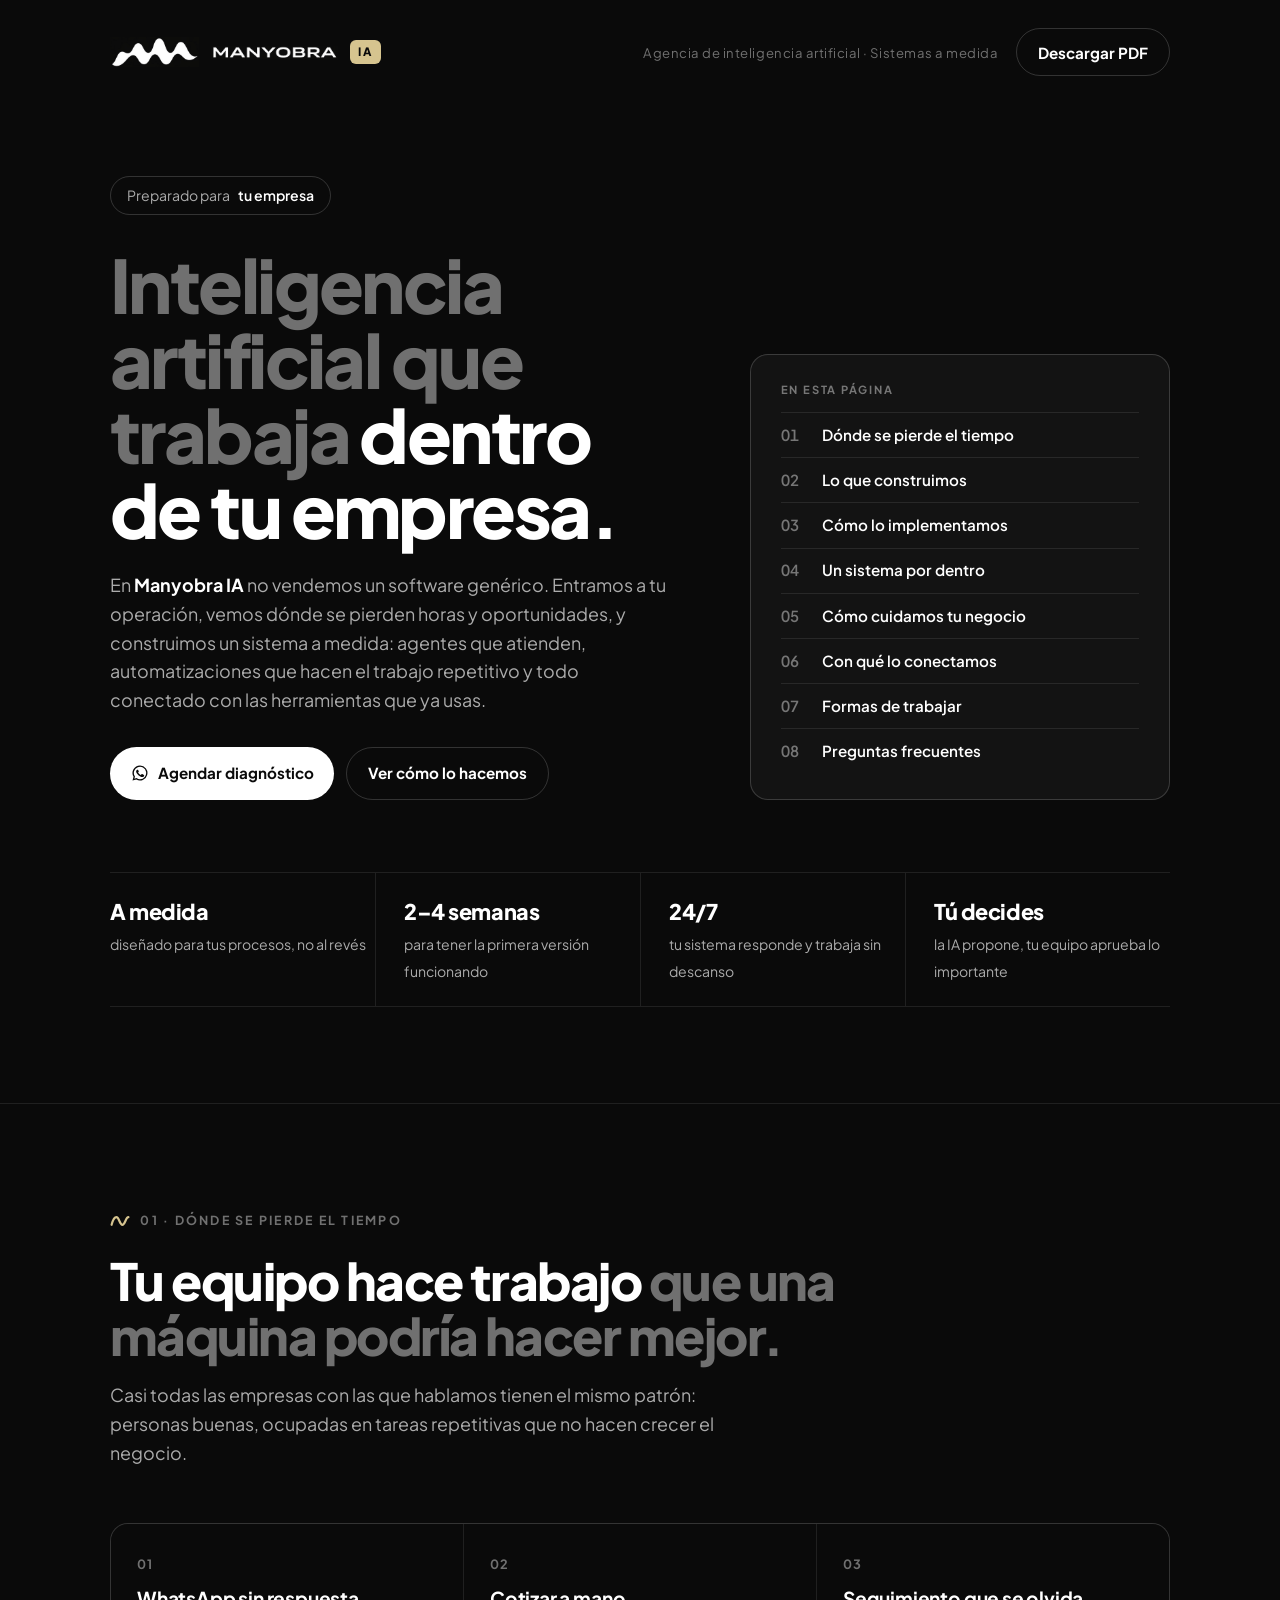
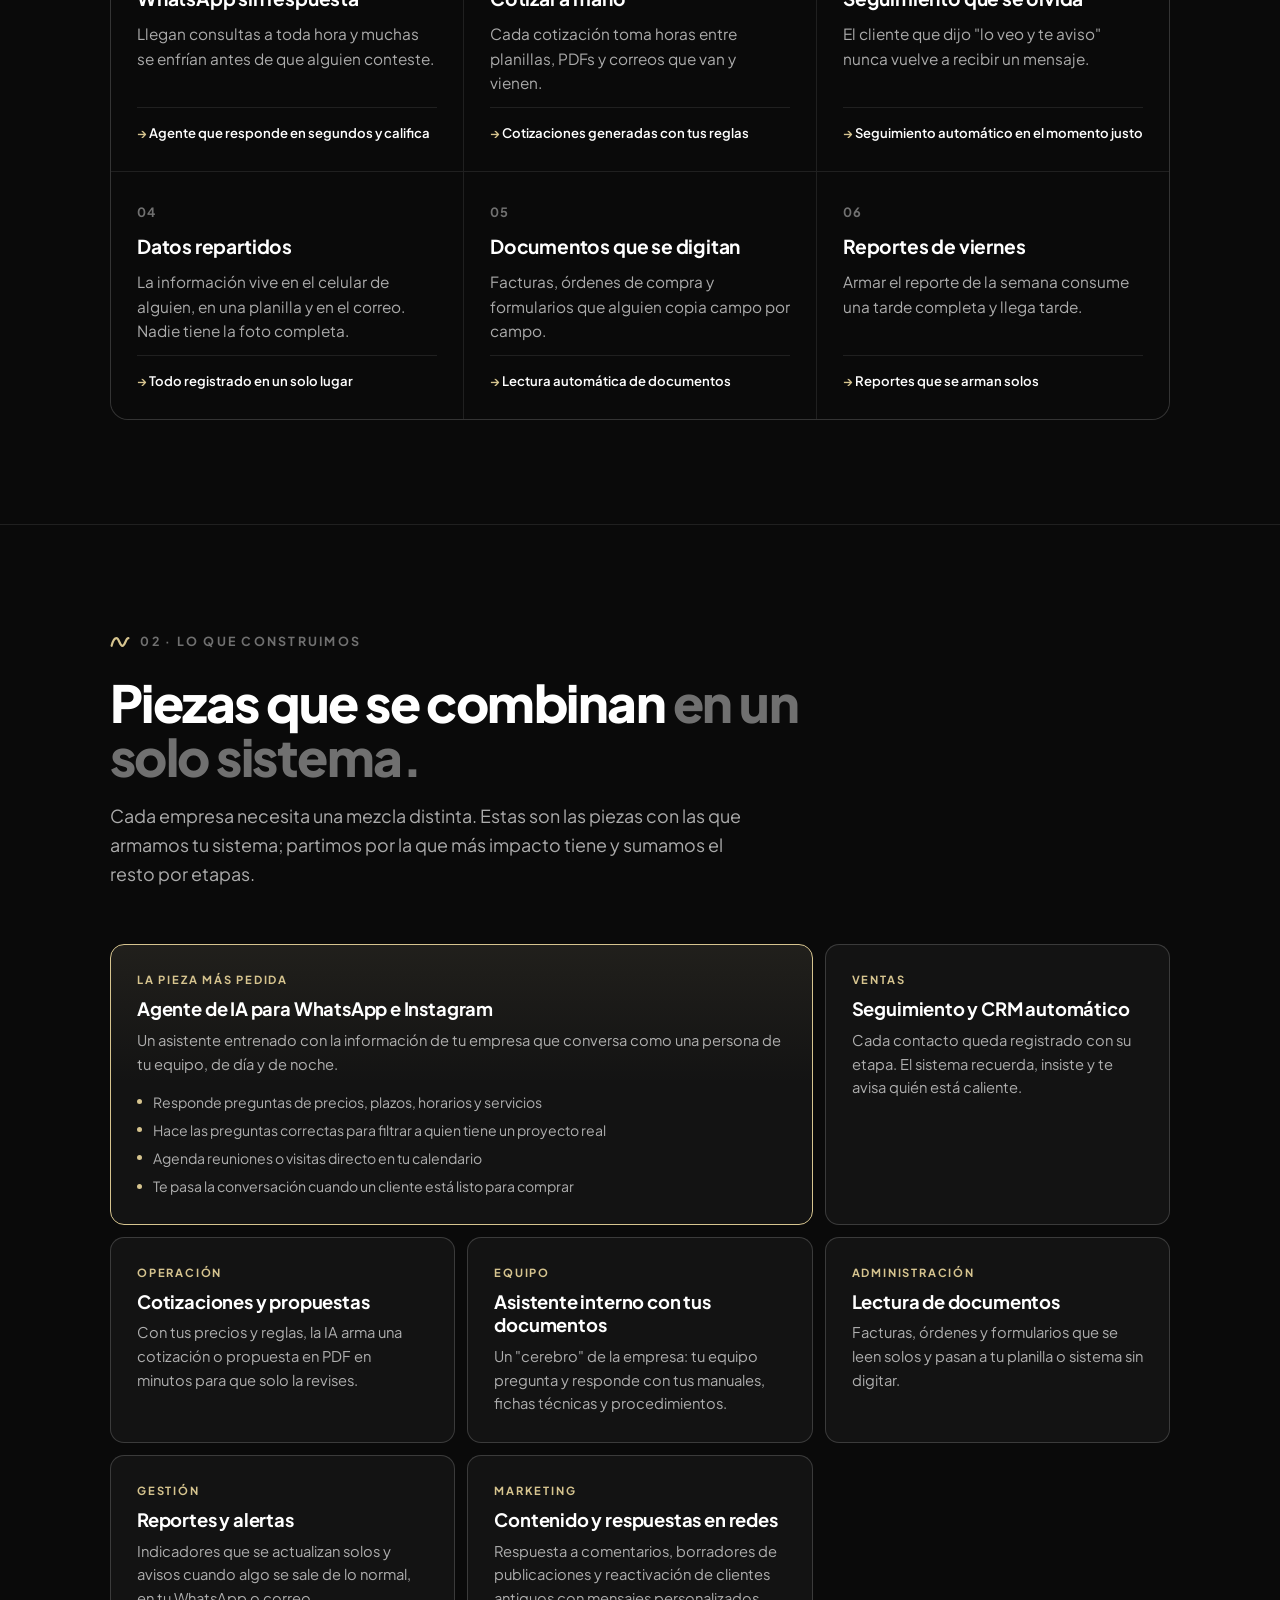
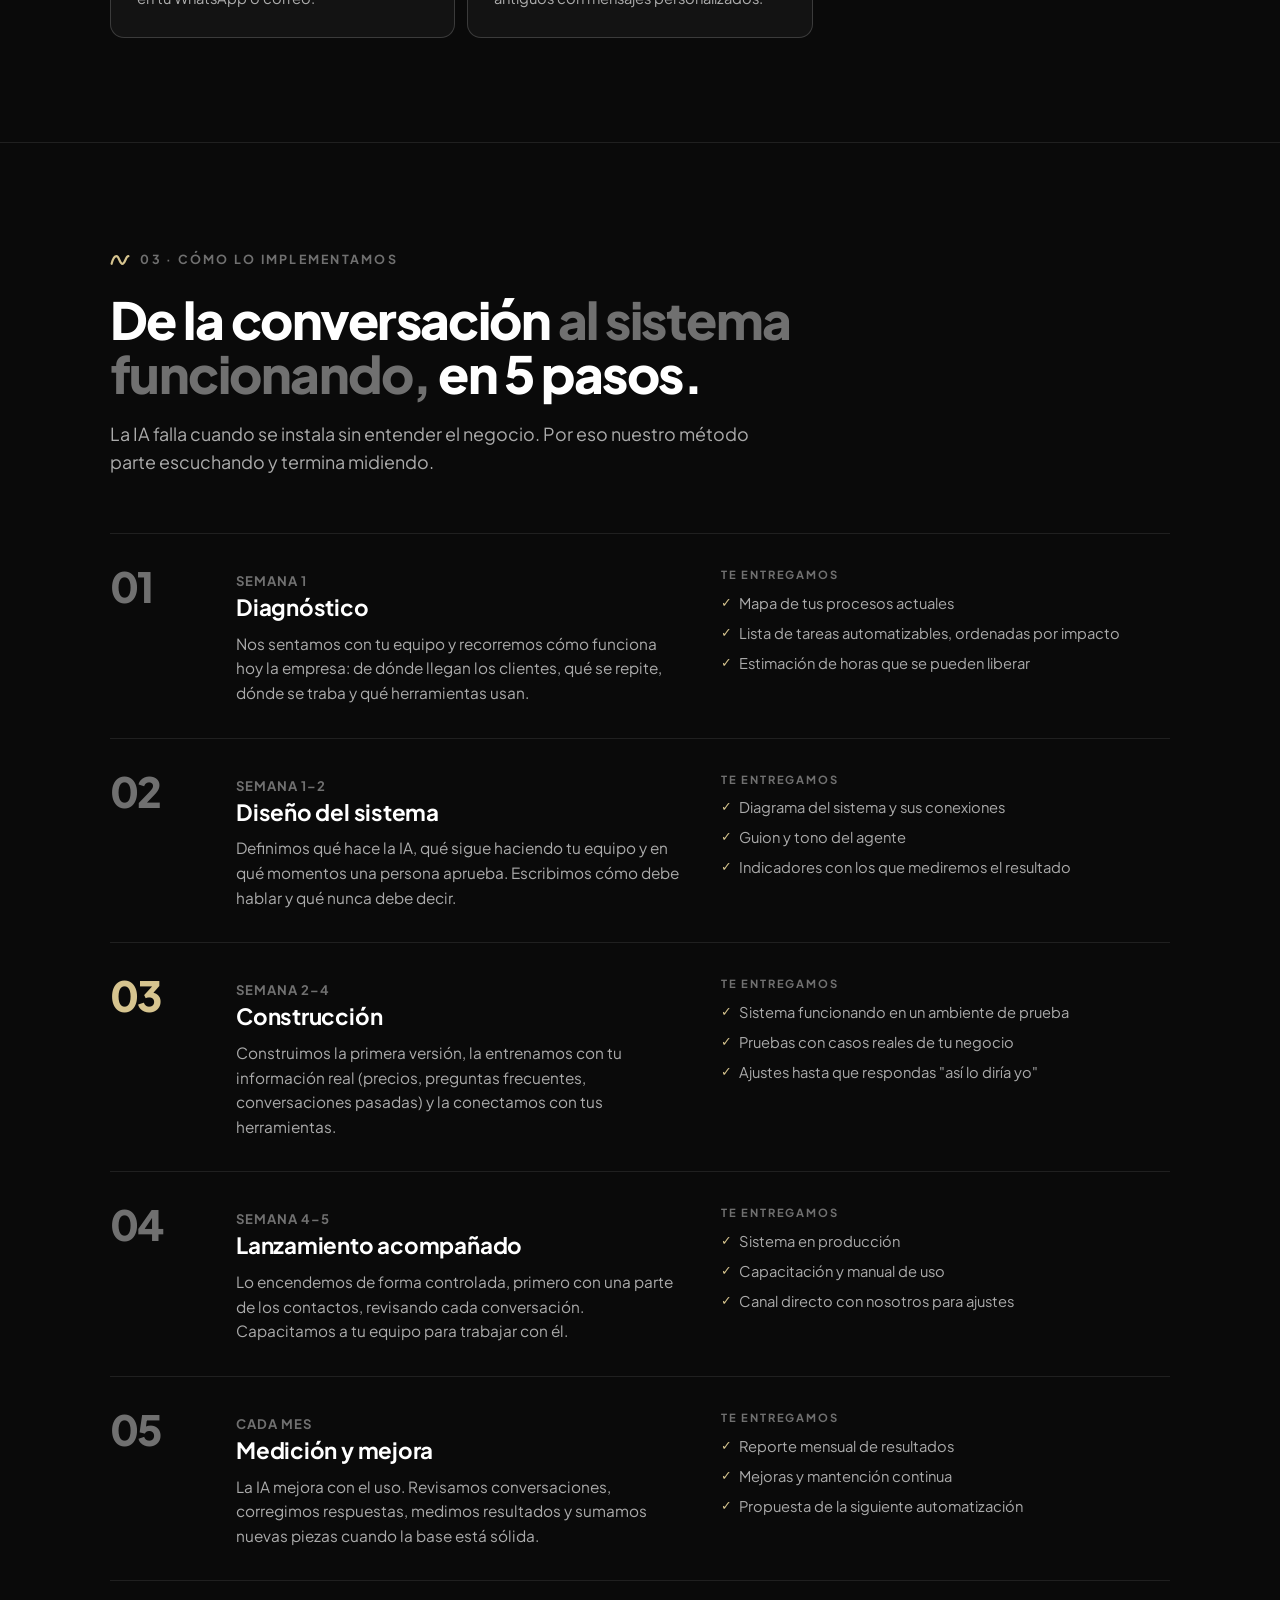
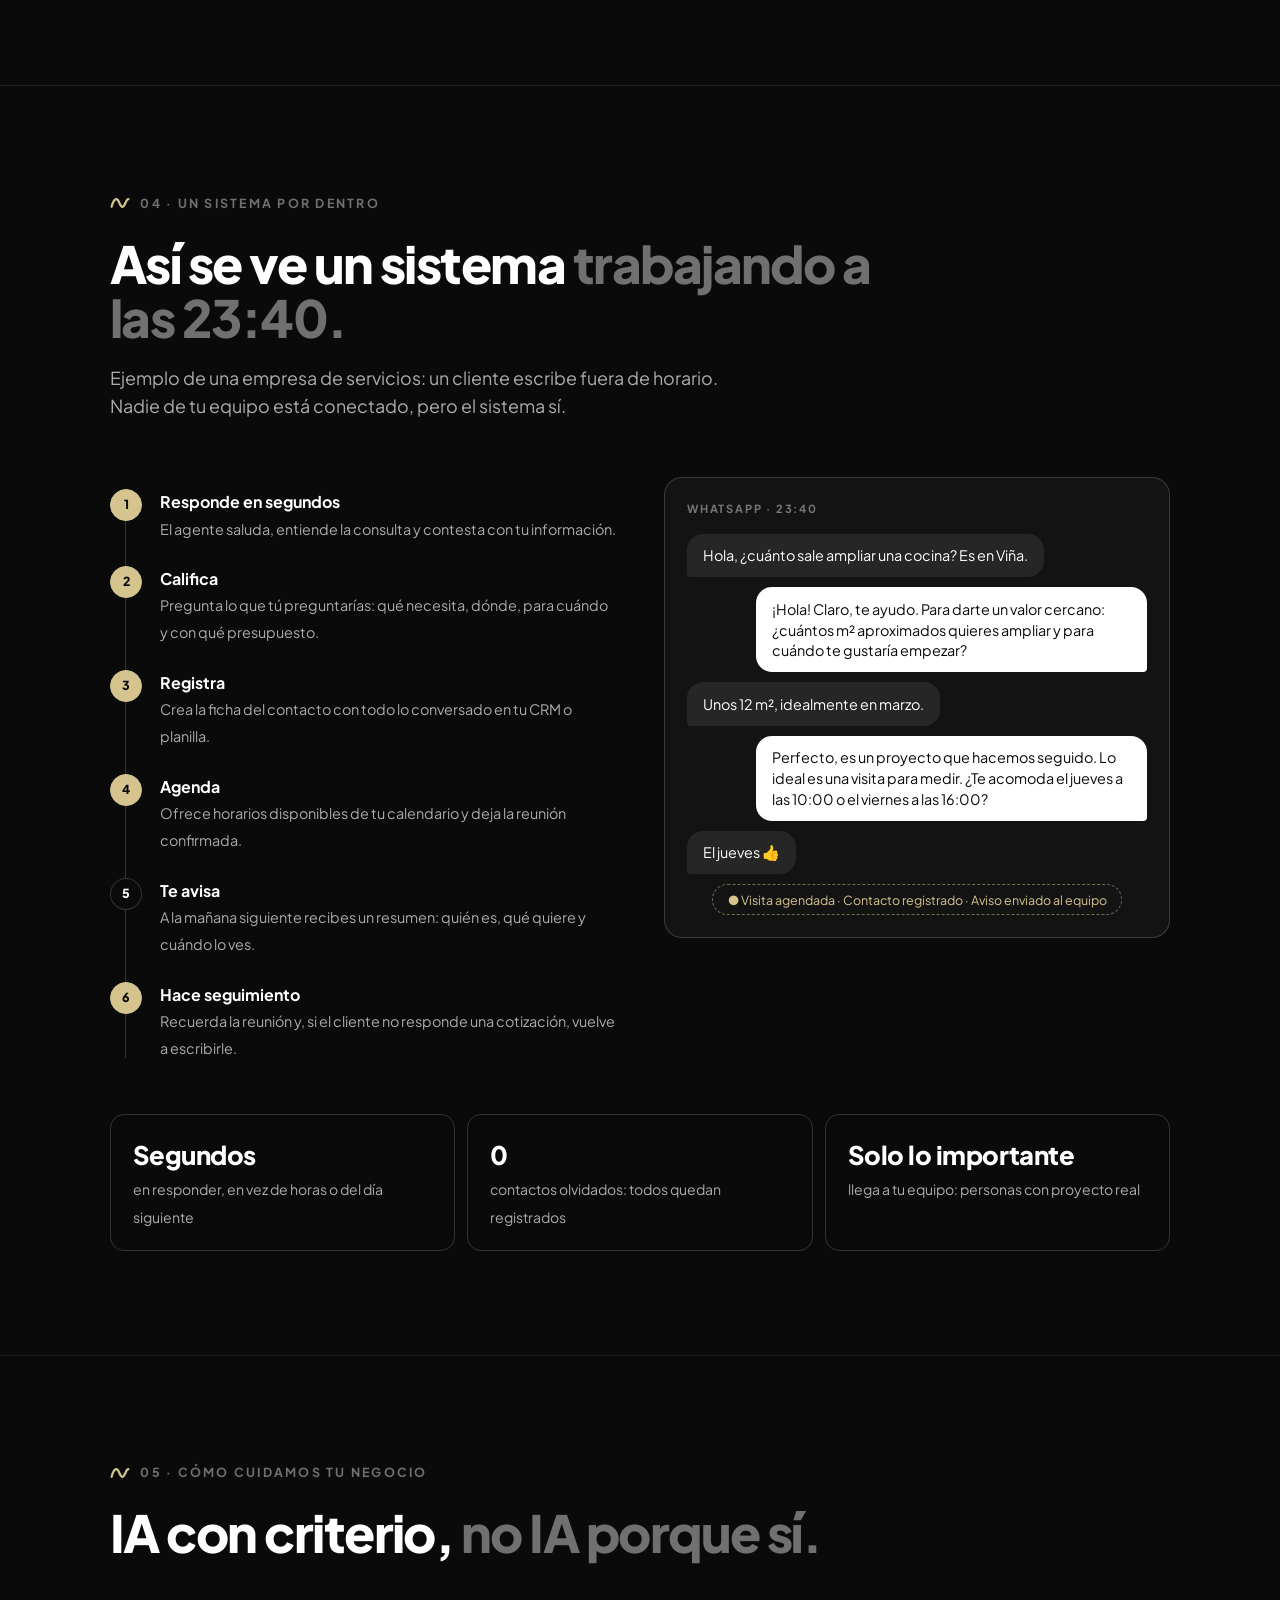
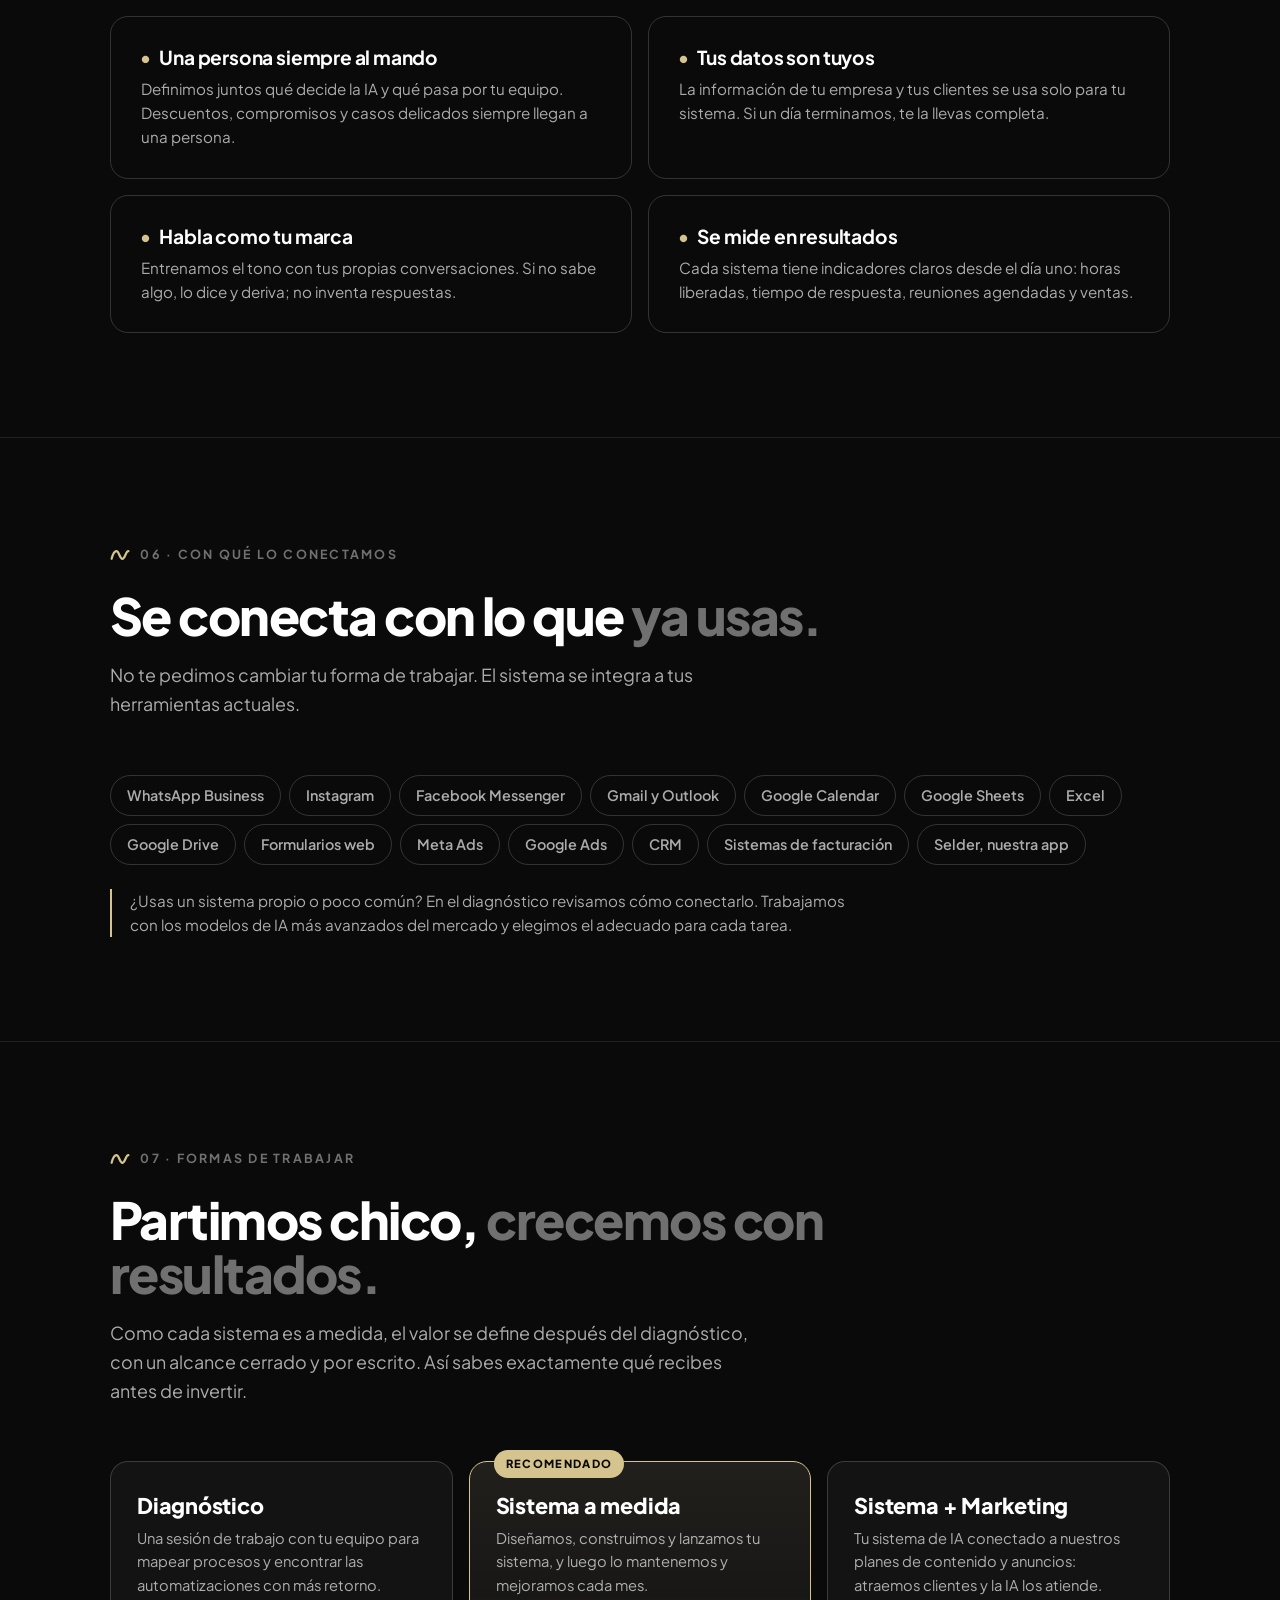
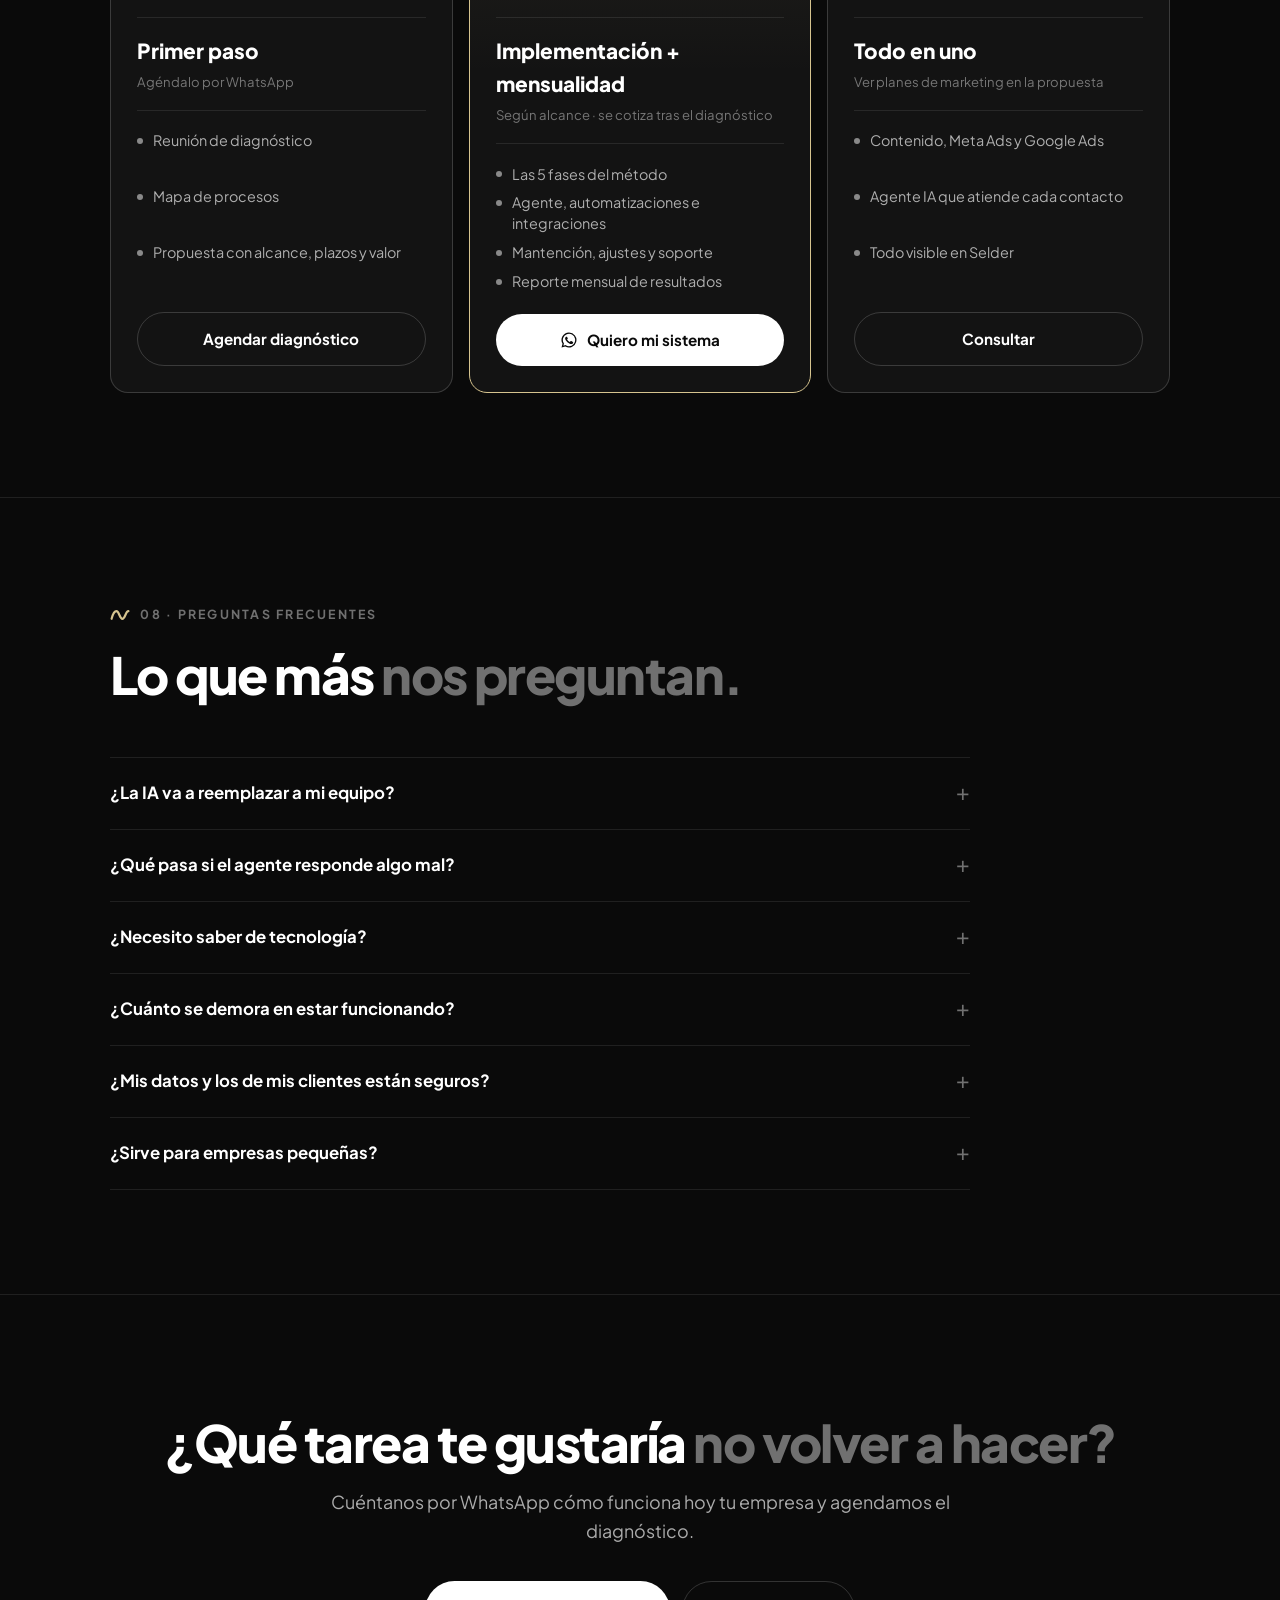
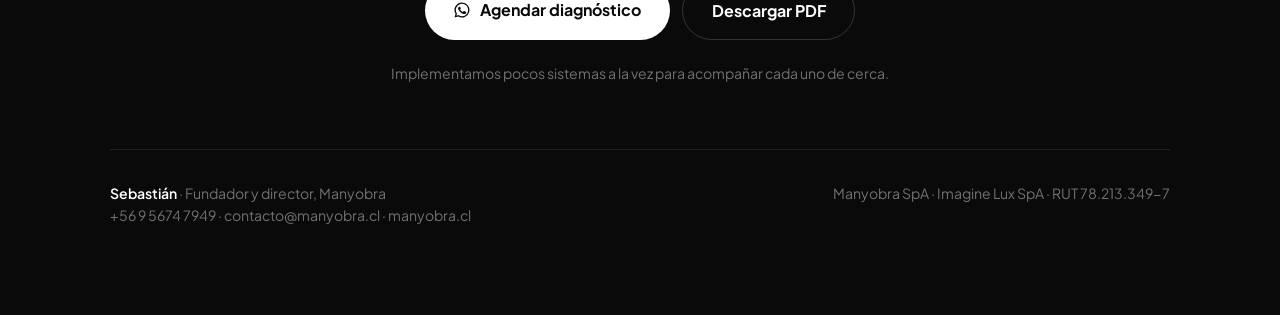
==== agencia-ia/index.html @ 09d3c449 "Pagina oculta /agencia-ia/: Manyobra IA y sistemas a medida - Nueva pagina noindex con la marca B/N " ====
<!DOCTYPE html>
<html lang="es-CL">
<head>
  <meta charset="UTF-8" />
  <meta name="viewport" content="width=device-width, initial-scale=1.0" />
  <!-- Meta Pixel -->
  <script>
  !function(f,b,e,v,n,t,s)
  {if(f.fbq)return;n=f.fbq=function(){n.callMethod?
  n.callMethod.apply(n,arguments):n.queue.push(arguments)};
  if(!f._fbq)f._fbq=n;n.push=n;n.loaded=!0;n.version='2.0';
  n.queue=[];t=b.createElement(e);t.async=!0;
  t.src=v;s=b.getElementsByTagName(e)[0];
  s.parentNode.insertBefore(t,s)}(window, document,'script',
  'https://connect.facebook.net/en_US/fbevents.js');
  fbq('init', '956034103850677');
  fbq('track', 'PageView');
  </script>
  <noscript><img height="1" width="1" style="display:none"
  src="https://www.facebook.com/tr?id=956034103850677&ev=PageView&noscript=1" /></noscript>

  <!-- Pagina oculta: no aparece en el menu, el sitemap ni Google. Se comparte
       por link, y ?para=Empresa personaliza la portada. -->
  <meta name="robots" content="noindex, nofollow" />
  <title>Manyobra IA · Sistemas a medida</title>
  <meta name="description" content="Manyobra IA: diseñamos e implementamos sistemas de inteligencia artificial a medida para tu empresa. Agentes, automatizaciones e integraciones con tus herramientas." />

  <link rel="icon" href="/favicon.svg" type="image/svg+xml" />
  <meta name="theme-color" content="#0A0A0A" />

  <link rel="preconnect" href="https://fonts.googleapis.com" />
  <link rel="preconnect" href="https://fonts.gstatic.com" crossorigin />
  <link href="https://fonts.googleapis.com/css2?family=Plus+Jakarta+Sans:wght@400;500;600;700;800&display=swap" rel="stylesheet" />

  <style>
    /* Misma marca que /planes/: blanco y negro del logo de la onda, dorado
       arena #D6C48F solo como acento. */
    :root {
      --ink: #0A0A0A;
      --ink-2: #131313;
      --bone: #FFFFFF;
      --gold: #D6C48F;
      --dim: rgba(255,255,255,.42);
      --muted: rgba(255,255,255,.66);
      --faint: rgba(255,255,255,.42);
      --line: rgba(255,255,255,.09);
      --line-2: rgba(255,255,255,.17);
      --radius: 18px;
      --wrap: 1140px;
    }
    *, *::before, *::after { box-sizing: border-box; margin: 0; padding: 0; }
    html { scroll-behavior: smooth; -webkit-text-size-adjust: 100%; }
    body {
      font-family: 'Plus Jakarta Sans', system-ui, sans-serif;
      background: var(--ink); color: var(--bone);
      font-size: 17px; line-height: 1.6;
      -webkit-font-smoothing: antialiased;
    }
    a { color: inherit; }
    .wrap { max-width: var(--wrap); margin: 0 auto; padding: 0 40px; }
    section { padding: 104px 0; border-top: 1px solid var(--line); }

    .eyebrow {
      display: inline-flex; align-items: center; gap: .65rem;
      font-size: .78rem; font-weight: 700; letter-spacing: .18em; text-transform: uppercase;
      color: var(--faint); margin-bottom: 1.4rem;
    }
    .eyebrow svg { width: 20px; height: 14px; flex-shrink: 0; color: var(--gold); }
    h1 { font-size: clamp(2.6rem, 6vw, 4.6rem); font-weight: 800; line-height: 1.02; letter-spacing: -.035em; margin-bottom: 1.5rem; }
    h2 { font-size: clamp(2rem, 4.2vw, 3.2rem); font-weight: 800; line-height: 1.06; letter-spacing: -.03em; margin-bottom: 1.2rem; }
    h3 { font-size: 1.2rem; font-weight: 700; letter-spacing: -.01em; line-height: 1.3; }
    .dim { color: var(--dim); }
    .lead { font-size: 1.12rem; color: var(--muted); max-width: 660px; }
    .lead b { color: var(--bone); }
    .head { max-width: 780px; margin-bottom: 56px; }
    .label { font-size: .7rem; letter-spacing: .16em; text-transform: uppercase; font-weight: 700; color: var(--faint); }

    /* Barra superior */
    .topbar { padding: 28px 0; }
    .topbar .wrap { display: flex; align-items: center; justify-content: space-between; gap: 1rem; }
    .logo { display: flex; align-items: center; gap: 12px; text-decoration: none; }
    .logo img { display: block; width: auto; mix-blend-mode: screen; }
    .logo-simbolo { height: 30px; }
    .logo-texto { height: 13px; }
    .logo em { font-style: normal; font-size: .72rem; font-weight: 800; letter-spacing: .14em; color: var(--ink); background: var(--gold); padding: .2rem .5rem; border-radius: 6px; }
    .top-der { display: flex; align-items: center; gap: 18px; }
    .top-der span { font-size: .82rem; color: var(--faint); letter-spacing: .04em; }
    .btn-pdf { padding: .55rem 1rem; font-size: .85rem; white-space: nowrap; }
    button.btn { background-color: transparent; cursor: pointer; font-family: inherit; }
    .acciones { display: flex; gap: 12px; flex-wrap: wrap; }

    .btn { display: inline-flex; align-items: center; justify-content: center; gap: .55rem; text-decoration: none; font-weight: 700; font-size: .95rem; border-radius: 100px; padding: .85rem 1.3rem; transition: transform .15s, background .2s, color .2s, border-color .2s; }
    .btn:hover { transform: translateY(-1px); }
    .btn-line { border: 1px solid var(--line-2); color: var(--bone); }
    .btn-line:hover { border-color: var(--bone); }
    .btn-main { background: var(--bone); color: var(--ink); }
    .btn-main:hover { background: var(--gold); }
    .btn svg { width: 18px; height: 18px; }

    /* Portada */
    .hero { padding: 72px 0 96px; border-top: 0; }
    .hero .wrap { display: grid; grid-template-columns: 1.35fr 1fr; gap: 72px; align-items: end; }
    .hero .wrap + .wrap { display: block; }
    .para { display: inline-flex; align-items: center; gap: .5rem; border: 1px solid var(--line-2); border-radius: 100px; padding: .45rem 1rem; font-size: .88rem; color: var(--muted); margin-bottom: 2rem; }
    .para b { color: var(--bone); font-weight: 600; }
    .hero .acciones { margin-top: 2rem; }
    .indice { border: 1px solid var(--line-2); border-radius: var(--radius); padding: 26px 30px; background: var(--ink-2); }
    .indice .label { margin-bottom: .8rem; }
    .indice ol { list-style: none; }
    .indice li { border-top: 1px solid var(--line); }
    .indice a { display: flex; gap: 1rem; padding: .62rem 0; text-decoration: none; font-weight: 600; font-size: .95rem; transition: color .2s; }
    .indice a span { color: var(--faint); font-variant-numeric: tabular-nums; width: 1.6rem; }
    .indice a:hover { color: var(--gold); }
    .datos-clave { display: grid; grid-template-columns: repeat(4, 1fr); border-top: 1px solid var(--line); border-bottom: 1px solid var(--line); margin-top: 72px; }
    .datos-clave div { padding: 22px 0; }
    .datos-clave div + div { padding-left: 28px; border-left: 1px solid var(--line); }
    .datos-clave b { display: block; font-size: 1.35rem; font-weight: 800; letter-spacing: -.02em; }
    .datos-clave span { font-size: .88rem; color: var(--muted); }

    /* 01 Diagnostico rapido: tareas que se comen el dia */
    .dolores { display: grid; grid-template-columns: repeat(3, 1fr); gap: 1px; background: var(--line); border: 1px solid var(--line); border-radius: var(--radius); overflow: hidden; }
    .dolor { background: var(--ink); padding: 30px 26px 28px; display: flex; flex-direction: column; gap: .7rem; }
    .dolor .num { font-size: .8rem; font-weight: 700; color: var(--faint); letter-spacing: .1em; }
    .dolor p { color: var(--muted); font-size: .96rem; flex-grow: 1; }
    .dolor .fix { font-size: .82rem; font-weight: 600; color: var(--bone); padding-top: .9rem; border-top: 1px solid var(--line); }
    .dolor .fix::before { content: '→ '; color: var(--gold); }

    /* 02 Lo que construimos */
    .servicios { display: grid; grid-template-columns: repeat(3, 1fr); gap: 12px; }
    .servicio { background: var(--ink-2); border: 1px solid var(--line-2); border-radius: 14px; padding: 26px; display: flex; flex-direction: column; gap: .5rem; }
    .servicio.clave { grid-column: span 2; border-color: var(--gold); background: linear-gradient(180deg, rgba(214,196,143,.07), rgba(214,196,143,0) 50%), var(--ink-2); }
    .servicio .label { color: var(--gold); }
    .servicio h3 { font-size: 1.15rem; }
    .servicio p { font-size: .92rem; color: var(--muted); }
    .servicio ul { list-style: none; margin-top: .4rem; display: grid; gap: .35rem; }
    .servicio li { font-size: .88rem; color: var(--muted); padding-left: 1rem; position: relative; }
    .servicio li::before { content: ''; position: absolute; left: 0; top: .6em; width: 5px; height: 5px; border-radius: 50%; background: var(--gold); }

    /* 03 Metodo */
    .fases { list-style: none; counter-reset: fase; }
    .fase { display: grid; grid-template-columns: 90px 1fr 1fr; gap: 36px; padding: 32px 0; border-top: 1px solid var(--line); }
    .fase:last-child { border-bottom: 1px solid var(--line); }
    .fase .n { font-size: 2.6rem; font-weight: 800; letter-spacing: -.04em; line-height: 1; color: var(--dim); }
    .fase.hito .n { color: var(--gold); }
    .fase h3 { font-size: 1.4rem; margin-bottom: .3rem; }
    .fase .cuando { font-size: .82rem; font-weight: 700; letter-spacing: .08em; text-transform: uppercase; color: var(--faint); }
    .fase p { color: var(--muted); font-size: .96rem; margin-top: .6rem; }
    .fase .entrega .label { display: block; margin-bottom: .5rem; }
    .fase .entrega ul { list-style: none; display: grid; gap: .4rem; }
    .fase .entrega li { font-size: .92rem; color: var(--muted); padding-left: 1.1rem; position: relative; }
    .fase .entrega li::before { content: '✓'; position: absolute; left: 0; color: var(--gold); font-size: .8rem; }

    /* 04 Ejemplo: flujo */
    .flujo { display: grid; grid-template-columns: 1fr 1fr; gap: 48px; align-items: start; }
    .pasos { list-style: none; position: relative; }
    .pasos::before { content: ''; position: absolute; left: 15px; top: 16px; bottom: 16px; width: 1px; background: var(--line-2); }
    .paso { position: relative; display: grid; grid-template-columns: 32px 1fr; gap: 18px; padding: 12px 0; }
    .paso i { font-style: normal; width: 32px; height: 32px; border-radius: 50%; display: flex; align-items: center; justify-content: center; font-size: .78rem; font-weight: 800; background: var(--ink); border: 1px solid var(--line-2); position: relative; }
    .paso.ia i { background: var(--gold); border-color: var(--gold); color: var(--ink); }
    .paso b { display: block; font-size: 1rem; }
    .paso span { font-size: .9rem; color: var(--muted); }
    .chat { background: var(--ink-2); border: 1px solid var(--line-2); border-radius: var(--radius); padding: 22px; display: flex; flex-direction: column; gap: 10px; }
    .chat .label { margin-bottom: .4rem; }
    .msg { max-width: 85%; padding: .7rem 1rem; border-radius: 16px; font-size: .9rem; line-height: 1.45; }
    .msg.cli { align-self: flex-start; background: rgba(255,255,255,.08); border-bottom-left-radius: 4px; }
    .msg.bot { align-self: flex-end; background: var(--bone); color: var(--ink); border-bottom-right-radius: 4px; }
    .msg.sis { align-self: center; max-width: 100%; font-size: .78rem; color: var(--gold); border: 1px dashed rgba(214,196,143,.5); border-radius: 100px; padding: .35rem .9rem; }
    .resultado { display: grid; grid-template-columns: repeat(3, 1fr); gap: 12px; margin-top: 40px; }
    .resultado div { border: 1px solid var(--line-2); border-radius: 14px; padding: 20px 22px; }
    .resultado b { display: block; font-size: 1.6rem; font-weight: 800; letter-spacing: -.02em; }
    .resultado span { font-size: .88rem; color: var(--muted); }

    /* 05 Principios */
    .principios { display: grid; grid-template-columns: repeat(2, 1fr); gap: 16px; }
    .principio { border: 1px solid var(--line-2); border-radius: var(--radius); padding: 28px 30px; }
    .principio h3 { margin-bottom: .45rem; }
    .principio h3::before { content: '●'; color: var(--gold); font-size: .6rem; vertical-align: middle; margin-right: .6rem; }
    .principio p { color: var(--muted); font-size: .95rem; }

    /* 06 Herramientas */
    .stack { display: flex; flex-wrap: wrap; gap: 8px; }
    .stack i { font-style: normal; font-size: .9rem; font-weight: 600; padding: .5rem 1rem; border-radius: 100px; border: 1px solid var(--line-2); color: var(--muted); }
    .stack-nota { margin-top: 24px; color: var(--muted); font-size: .95rem; max-width: 760px; padding-left: 18px; border-left: 2px solid var(--gold); }

    /* 07 Formas de trabajar */
    .modelos { display: grid; grid-template-columns: repeat(3, 1fr); gap: 16px; align-items: stretch; }
    .modelo { position: relative; display: flex; flex-direction: column; background: var(--ink-2); border: 1px solid var(--line-2); border-radius: var(--radius); padding: 30px 26px 26px; }
    .modelo.top { border-color: var(--gold); background: linear-gradient(180deg, rgba(214,196,143,.07), rgba(214,196,143,0) 40%), var(--ink-2); }
    .badge { position: absolute; top: -12px; left: 24px; background: var(--gold); color: var(--ink); font-size: .7rem; font-weight: 800; letter-spacing: .12em; text-transform: uppercase; padding: .3rem .75rem; border-radius: 100px; }
    .modelo h3 { font-size: 1.35rem; font-weight: 800; }
    .modelo .que { color: var(--muted); font-size: .92rem; margin: .4rem 0 1.2rem; min-height: 4.4em; }
    .modelo .precio { padding: 1rem 0; border-top: 1px solid var(--line); border-bottom: 1px solid var(--line); }
    .modelo .precio b { display: block; font-size: 1.3rem; font-weight: 800; }
    .modelo .precio span { font-size: .82rem; color: var(--faint); }
    .modelo ul { list-style: none; display: grid; gap: .5rem; padding: 1.2rem 0 1.4rem; flex-grow: 1; }
    .modelo li { position: relative; padding-left: 1rem; font-size: .9rem; color: var(--muted); line-height: 1.45; }
    .modelo li::before { content: ''; position: absolute; left: 0; top: .55em; width: 6px; height: 6px; border-radius: 50%; background: var(--bone); opacity: .5; }

    /* 08 Preguntas */
    .faq { max-width: 860px; }
    .faq details { border-top: 1px solid var(--line); }
    .faq details:last-child { border-bottom: 1px solid var(--line); }
    .faq summary { list-style: none; cursor: pointer; display: flex; justify-content: space-between; gap: 1.5rem; padding: 22px 0; font-weight: 700; font-size: 1.05rem; }
    .faq summary::-webkit-details-marker { display: none; }
    .faq summary::after { content: '+'; color: var(--faint); font-weight: 400; font-size: 1.4rem; line-height: 1; transition: transform .2s; }
    .faq details[open] summary::after { transform: rotate(45deg); }
    .faq details p { color: var(--muted); padding: 0 0 24px; max-width: 720px; }

    /* Cierre */
    .cierre { text-align: center; padding: 120px 0 88px; }
    .cierre .lead { margin: 0 auto 2.2rem; }
    .cierre .acciones { justify-content: center; }
    .cierre .btn { padding: 1.05rem 1.8rem; font-size: 1rem; }
    .cupos { margin-top: 1.4rem; font-size: .88rem; color: var(--faint); }
    .firma { margin-top: 64px; padding-top: 32px; border-top: 1px solid var(--line); display: flex; justify-content: space-between; gap: 1.5rem; flex-wrap: wrap; text-align: left; font-size: .88rem; color: var(--faint); }
    .firma b { color: var(--bone); font-weight: 600; }

    .js .rv { opacity: 0; transform: translateY(18px); transition: opacity .7s ease, transform .7s ease; }
    .js .rv.in { opacity: 1; transform: none; }
    @media (prefers-reduced-motion: reduce) {
      html { scroll-behavior: auto; }
      .js .rv { opacity: 1; transform: none; transition: none; }
    }

    @media (max-width: 1080px) {
      .servicios { grid-template-columns: 1fr 1fr; }
      .fase { grid-template-columns: 70px 1fr; }
      .fase .entrega { grid-column: 2; }
      .flujo { grid-template-columns: 1fr; }
      .modelos { grid-template-columns: 1fr; max-width: 560px; }
      .modelo .que { min-height: 0; }
    }
    @media (max-width: 820px) {
      body { font-size: 16px; }
      .wrap { padding: 0 20px; }
      section { padding: 76px 0; }
      .hero { padding: 40px 0 72px; }
      .hero .wrap { grid-template-columns: 1fr; gap: 40px; }
      .datos-clave { grid-template-columns: 1fr 1fr; margin-top: 48px; }
      .datos-clave div + div { padding-left: 0; border-left: 0; }
      .datos-clave div:nth-child(even) { padding-left: 20px; border-left: 1px solid var(--line); }
      .datos-clave div:nth-child(n+3) { border-top: 1px solid var(--line); }
      .head { margin-bottom: 40px; }
      .dolores, .principios, .resultado { grid-template-columns: 1fr; }
    }
    @media (max-width: 600px) {
      .servicios { grid-template-columns: 1fr; }
      .servicio.clave { grid-column: auto; }
      .fase { grid-template-columns: 1fr; gap: 10px; }
      .fase .entrega { grid-column: auto; }
      .fase .n { font-size: 2rem; }
      .top-der span { display: none; }
      .btn-pdf { padding: .5rem .85rem; font-size: .8rem; }
      .logo-simbolo { height: 24px; }
      .logo-texto { height: 10.5px; }
    }

    @page { size: A4; margin: 14mm; }
    @media print {
      :root { --ink:#fff; --ink-2:#f6f6f4; --bone:#111; --muted:#444; --faint:#777; --dim:#8a8a8a; --line:#e2e2e2; --line-2:#cfcfcf; --gold:#9C8650; }
      * { -webkit-print-color-adjust: exact; print-color-adjust: exact; }
      body { font-size: 10.5pt; background: #fff; }
      .wrap { padding: 0; max-width: none; }
      section { padding: 22px 0; }
      .hero { padding: 10px 0 20px; }
      .head { margin-bottom: 20px; }
      h1 { font-size: 30pt; } h2 { font-size: 20pt; }
      .logo img { filter: invert(1); mix-blend-mode: normal; }
      .btn, .indice, .acciones, .top-der span { display: none !important; }
      .msg.bot { background: #111; color: #fff; }
      .js .rv { opacity: 1 !important; transform: none !important; }
      .servicio, .fase, .principio, .modelo, .dolor, .paso, .faq details { break-inside: avoid; page-break-inside: avoid; }
      .faq summary::after { display: none; }
      .cierre { padding: 30px 0 0; }
    }
  </style>
  <!-- Google Analytics 4 -->
  <script async src="https://www.googletagmanager.com/gtag/js?id=G-G9JF1L3ZJD"></script>
  <script>
    window.dataLayer = window.dataLayer || [];
    function gtag(){dataLayer.push(arguments);}
    gtag('js', new Date());
    gtag('config', 'G-G9JF1L3ZJD');
  </script>
</head>
<body>
<svg width="0" height="0" style="position:absolute" aria-hidden="true">
  <symbol id="onda" viewBox="0 0 100 70"><path d="M8 54C8 54 18 16 32 16S48 54 62 54 78 16 92 16" fill="none" stroke="currentColor" stroke-width="11" stroke-linecap="round" stroke-linejoin="round"/></symbol>
  <symbol id="wa" viewBox="0 0 24 24"><path fill="currentColor" d="M12 2a10 10 0 0 0-8.6 15.1L2 22l5-1.3A10 10 0 1 0 12 2Zm0 18.2a8.2 8.2 0 0 1-4.2-1.2l-.3-.2-3 .8.8-2.9-.2-.3A8.2 8.2 0 1 1 12 20.2Zm4.5-6.1c-.2-.1-1.5-.7-1.7-.8s-.4-.1-.6.1-.7.8-.8 1-.3.2-.5.1a6.7 6.7 0 0 1-3.3-2.9c-.3-.4.2-.4.7-1.4.1-.2 0-.3 0-.4l-.8-1.8c-.2-.5-.4-.4-.6-.4h-.5a1 1 0 0 0-.7.3 3 3 0 0 0-.9 2.2 5.2 5.2 0 0 0 1.1 2.7 11.8 11.8 0 0 0 4.5 4c1.7.7 2.3.8 3.2.6a2.7 2.7 0 0 0 1.8-1.2 2.2 2.2 0 0 0 .1-1.3c0-.1-.2-.2-.5-.3Z"/></symbol>
</svg>

<header class="topbar">
  <div class="wrap">
    <a class="logo" href="/" aria-label="Manyobra"><img class="logo-simbolo" src="/assets/marca/manyobra-onda-simbolo.jpg" alt="" width="524" height="176" /><img class="logo-texto" src="/assets/marca/manyobra-onda-texto.jpg" alt="Manyobra" width="684" height="70" /><em>IA</em></a>
    <div class="top-der"><span>Agencia de inteligencia artificial · Sistemas a medida</span><button class="btn btn-line btn-pdf" type="button" data-pdf>Descargar PDF</button></div>
  </div>
</header>

<!-- PORTADA -->
<section class="hero">
  <div class="wrap">
    <div>
      <div class="para">Preparado para <b id="para">tu empresa</b></div>
      <h1><span class="dim">Inteligencia artificial que trabaja</span> dentro de tu empresa.</h1>
      <p class="lead">En <b>Manyobra IA</b> no vendemos un software genérico. Entramos a tu operación, vemos dónde se pierden horas y oportunidades, y construimos un sistema a medida: agentes que atienden, automatizaciones que hacen el trabajo repetitivo y todo conectado con las herramientas que ya usas.</p>
      <div class="acciones">
        <a class="btn btn-main" data-msg="diagnostico" href="https://wa.me/56956747949"><svg><use href="#wa"/></svg>Agendar diagnóstico</a>
        <a class="btn btn-line" href="#metodo">Ver cómo lo hacemos</a>
      </div>
    </div>
    <nav class="indice" aria-label="Contenido">
      <p class="label">En esta página</p>
      <ol>
        <li><a href="#tareas"><span>01</span>Dónde se pierde el tiempo</a></li>
        <li><a href="#construimos"><span>02</span>Lo que construimos</a></li>
        <li><a href="#metodo"><span>03</span>Cómo lo implementamos</a></li>
        <li><a href="#ejemplo"><span>04</span>Un sistema por dentro</a></li>
        <li><a href="#principios"><span>05</span>Cómo cuidamos tu negocio</a></li>
        <li><a href="#herramientas"><span>06</span>Con qué lo conectamos</a></li>
        <li><a href="#modelos"><span>07</span>Formas de trabajar</a></li>
        <li><a href="#preguntas"><span>08</span>Preguntas frecuentes</a></li>
      </ol>
    </nav>
  </div>
  <div class="wrap">
    <div class="datos-clave">
      <div><b>A medida</b><span>diseñado para tus procesos, no al revés</span></div>
      <div><b>2–4 semanas</b><span>para tener la primera versión funcionando</span></div>
      <div><b>24/7</b><span>tu sistema responde y trabaja sin descanso</span></div>
      <div><b>Tú decides</b><span>la IA propone, tu equipo aprueba lo importante</span></div>
    </div>
  </div>
</section>

<!-- 01 TAREAS -->
<section id="tareas">
  <div class="wrap">
    <div class="head rv">
      <p class="eyebrow"><svg><use href="#onda"/></svg>01 · Dónde se pierde el tiempo</p>
      <h2>Tu equipo hace trabajo <span class="dim">que una máquina podría hacer mejor.</span></h2>
      <p class="lead">Casi todas las empresas con las que hablamos tienen el mismo patrón: personas buenas, ocupadas en tareas repetitivas que no hacen crecer el negocio.</p>
    </div>
    <div class="dolores rv">
      <div class="dolor"><span class="num">01</span><h3>WhatsApp sin respuesta</h3><p>Llegan consultas a toda hora y muchas se enfrían antes de que alguien conteste.</p><span class="fix">Agente que responde en segundos y califica</span></div>
      <div class="dolor"><span class="num">02</span><h3>Cotizar a mano</h3><p>Cada cotización toma horas entre planillas, PDFs y correos que van y vienen.</p><span class="fix">Cotizaciones generadas con tus reglas</span></div>
      <div class="dolor"><span class="num">03</span><h3>Seguimiento que se olvida</h3><p>El cliente que dijo "lo veo y te aviso" nunca vuelve a recibir un mensaje.</p><span class="fix">Seguimiento automático en el momento justo</span></div>
      <div class="dolor"><span class="num">04</span><h3>Datos repartidos</h3><p>La información vive en el celular de alguien, en una planilla y en el correo. Nadie tiene la foto completa.</p><span class="fix">Todo registrado en un solo lugar</span></div>
      <div class="dolor"><span class="num">05</span><h3>Documentos que se digitan</h3><p>Facturas, órdenes de compra y formularios que alguien copia campo por campo.</p><span class="fix">Lectura automática de documentos</span></div>
      <div class="dolor"><span class="num">06</span><h3>Reportes de viernes</h3><p>Armar el reporte de la semana consume una tarde completa y llega tarde.</p><span class="fix">Reportes que se arman solos</span></div>
    </div>
  </div>
</section>

<!-- 02 LO QUE CONSTRUIMOS -->
<section id="construimos">
  <div class="wrap">
    <div class="head rv">
      <p class="eyebrow"><svg><use href="#onda"/></svg>02 · Lo que construimos</p>
      <h2>Piezas que se combinan <span class="dim">en un solo sistema.</span></h2>
      <p class="lead">Cada empresa necesita una mezcla distinta. Estas son las piezas con las que armamos tu sistema; partimos por la que más impacto tiene y sumamos el resto por etapas.</p>
    </div>
    <div class="servicios rv">
      <article class="servicio clave">
        <span class="label">La pieza más pedida</span>
        <h3>Agente de IA para WhatsApp e Instagram</h3>
        <p>Un asistente entrenado con la información de tu empresa que conversa como una persona de tu equipo, de día y de noche.</p>
        <ul>
          <li>Responde preguntas de precios, plazos, horarios y servicios</li>
          <li>Hace las preguntas correctas para filtrar a quien tiene un proyecto real</li>
          <li>Agenda reuniones o visitas directo en tu calendario</li>
          <li>Te pasa la conversación cuando un cliente está listo para comprar</li>
        </ul>
      </article>
      <article class="servicio">
        <span class="label">Ventas</span>
        <h3>Seguimiento y CRM automático</h3>
        <p>Cada contacto queda registrado con su etapa. El sistema recuerda, insiste y te avisa quién está caliente.</p>
      </article>
      <article class="servicio">
        <span class="label">Operación</span>
        <h3>Cotizaciones y propuestas</h3>
        <p>Con tus precios y reglas, la IA arma una cotización o propuesta en PDF en minutos para que solo la revises.</p>
      </article>
      <article class="servicio">
        <span class="label">Equipo</span>
        <h3>Asistente interno con tus documentos</h3>
        <p>Un "cerebro" de la empresa: tu equipo pregunta y responde con tus manuales, fichas técnicas y procedimientos.</p>
      </article>
      <article class="servicio">
        <span class="label">Administración</span>
        <h3>Lectura de documentos</h3>
        <p>Facturas, órdenes y formularios que se leen solos y pasan a tu planilla o sistema sin digitar.</p>
      </article>
      <article class="servicio">
        <span class="label">Gestión</span>
        <h3>Reportes y alertas</h3>
        <p>Indicadores que se actualizan solos y avisos cuando algo se sale de lo normal, en tu WhatsApp o correo.</p>
      </article>
      <article class="servicio">
        <span class="label">Marketing</span>
        <h3>Contenido y respuestas en redes</h3>
        <p>Respuesta a comentarios, borradores de publicaciones y reactivación de clientes antiguos con mensajes personalizados.</p>
      </article>
    </div>
  </div>
</section>

<!-- 03 METODO -->
<section id="metodo">
  <div class="wrap">
    <div class="head rv">
      <p class="eyebrow"><svg><use href="#onda"/></svg>03 · Cómo lo implementamos</p>
      <h2>De la conversación <span class="dim">al sistema funcionando,</span> en 5 pasos.</h2>
      <p class="lead">La IA falla cuando se instala sin entender el negocio. Por eso nuestro método parte escuchando y termina midiendo.</p>
    </div>
    <ol class="fases rv">
      <li class="fase">
        <span class="n">01</span>
        <div><span class="cuando">Semana 1</span><h3>Diagnóstico</h3><p>Nos sentamos con tu equipo y recorremos cómo funciona hoy la empresa: de dónde llegan los clientes, qué se repite, dónde se traba y qué herramientas usan.</p></div>
        <div class="entrega"><span class="label">Te entregamos</span><ul><li>Mapa de tus procesos actuales</li><li>Lista de tareas automatizables, ordenadas por impacto</li><li>Estimación de horas que se pueden liberar</li></ul></div>
      </li>
      <li class="fase">
        <span class="n">02</span>
        <div><span class="cuando">Semana 1–2</span><h3>Diseño del sistema</h3><p>Definimos qué hace la IA, qué sigue haciendo tu equipo y en qué momentos una persona aprueba. Escribimos cómo debe hablar y qué nunca debe decir.</p></div>
        <div class="entrega"><span class="label">Te entregamos</span><ul><li>Diagrama del sistema y sus conexiones</li><li>Guion y tono del agente</li><li>Indicadores con los que mediremos el resultado</li></ul></div>
      </li>
      <li class="fase hito">
        <span class="n">03</span>
        <div><span class="cuando">Semana 2–4</span><h3>Construcción</h3><p>Construimos la primera versión, la entrenamos con tu información real (precios, preguntas frecuentes, conversaciones pasadas) y la conectamos con tus herramientas.</p></div>
        <div class="entrega"><span class="label">Te entregamos</span><ul><li>Sistema funcionando en un ambiente de prueba</li><li>Pruebas con casos reales de tu negocio</li><li>Ajustes hasta que respondas "así lo diría yo"</li></ul></div>
      </li>
      <li class="fase">
        <span class="n">04</span>
        <div><span class="cuando">Semana 4–5</span><h3>Lanzamiento acompañado</h3><p>Lo encendemos de forma controlada, primero con una parte de los contactos, revisando cada conversación. Capacitamos a tu equipo para trabajar con él.</p></div>
        <div class="entrega"><span class="label">Te entregamos</span><ul><li>Sistema en producción</li><li>Capacitación y manual de uso</li><li>Canal directo con nosotros para ajustes</li></ul></div>
      </li>
      <li class="fase">
        <span class="n">05</span>
        <div><span class="cuando">Cada mes</span><h3>Medición y mejora</h3><p>La IA mejora con el uso. Revisamos conversaciones, corregimos respuestas, medimos resultados y sumamos nuevas piezas cuando la base está sólida.</p></div>
        <div class="entrega"><span class="label">Te entregamos</span><ul><li>Reporte mensual de resultados</li><li>Mejoras y mantención continua</li><li>Propuesta de la siguiente automatización</li></ul></div>
      </li>
    </ol>
  </div>
</section>

<!-- 04 EJEMPLO -->
<section id="ejemplo">
  <div class="wrap">
    <div class="head rv">
      <p class="eyebrow"><svg><use href="#onda"/></svg>04 · Un sistema por dentro</p>
      <h2>Así se ve un sistema <span class="dim">trabajando a las 23:40.</span></h2>
      <p class="lead">Ejemplo de una empresa de servicios: un cliente escribe fuera de horario. Nadie de tu equipo está conectado, pero el sistema sí.</p>
    </div>
    <div class="flujo rv">
      <ol class="pasos">
        <li class="paso ia"><i>1</i><div><b>Responde en segundos</b><span>El agente saluda, entiende la consulta y contesta con tu información.</span></div></li>
        <li class="paso ia"><i>2</i><div><b>Califica</b><span>Pregunta lo que tú preguntarías: qué necesita, dónde, para cuándo y con qué presupuesto.</span></div></li>
        <li class="paso ia"><i>3</i><div><b>Registra</b><span>Crea la ficha del contacto con todo lo conversado en tu CRM o planilla.</span></div></li>
        <li class="paso ia"><i>4</i><div><b>Agenda</b><span>Ofrece horarios disponibles de tu calendario y deja la reunión confirmada.</span></div></li>
        <li class="paso"><i>5</i><div><b>Te avisa</b><span>A la mañana siguiente recibes un resumen: quién es, qué quiere y cuándo lo ves.</span></div></li>
        <li class="paso ia"><i>6</i><div><b>Hace seguimiento</b><span>Recuerda la reunión y, si el cliente no responde una cotización, vuelve a escribirle.</span></div></li>
      </ol>
      <div class="chat" aria-label="Ejemplo de conversación">
        <span class="label">WhatsApp · 23:40</span>
        <div class="msg cli">Hola, ¿cuánto sale ampliar una cocina? Es en Viña.</div>
        <div class="msg bot">¡Hola! Claro, te ayudo. Para darte un valor cercano: ¿cuántos m² aproximados quieres ampliar y para cuándo te gustaría empezar?</div>
        <div class="msg cli">Unos 12 m², idealmente en marzo.</div>
        <div class="msg bot">Perfecto, es un proyecto que hacemos seguido. Lo ideal es una visita para medir. ¿Te acomoda el jueves a las 10:00 o el viernes a las 16:00?</div>
        <div class="msg cli">El jueves 👍</div>
        <div class="msg sis">● Visita agendada · Contacto registrado · Aviso enviado al equipo</div>
      </div>
    </div>
    <div class="resultado rv">
      <div><b>Segundos</b><span>en responder, en vez de horas o del día siguiente</span></div>
      <div><b>0</b><span>contactos olvidados: todos quedan registrados</span></div>
      <div><b>Solo lo importante</b><span>llega a tu equipo: personas con proyecto real</span></div>
    </div>
  </div>
</section>

<!-- 05 PRINCIPIOS -->
<section id="principios">
  <div class="wrap">
    <div class="head rv">
      <p class="eyebrow"><svg><use href="#onda"/></svg>05 · Cómo cuidamos tu negocio</p>
      <h2>IA con criterio, <span class="dim">no IA porque sí.</span></h2>
    </div>
    <div class="principios rv">
      <div class="principio"><h3>Una persona siempre al mando</h3><p>Definimos juntos qué decide la IA y qué pasa por tu equipo. Descuentos, compromisos y casos delicados siempre llegan a una persona.</p></div>
      <div class="principio"><h3>Tus datos son tuyos</h3><p>La información de tu empresa y tus clientes se usa solo para tu sistema. Si un día terminamos, te la llevas completa.</p></div>
      <div class="principio"><h3>Habla como tu marca</h3><p>Entrenamos el tono con tus propias conversaciones. Si no sabe algo, lo dice y deriva; no inventa respuestas.</p></div>
      <div class="principio"><h3>Se mide en resultados</h3><p>Cada sistema tiene indicadores claros desde el día uno: horas liberadas, tiempo de respuesta, reuniones agendadas y ventas.</p></div>
    </div>
  </div>
</section>

<!-- 06 HERRAMIENTAS -->
<section id="herramientas">
  <div class="wrap">
    <div class="head rv">
      <p class="eyebrow"><svg><use href="#onda"/></svg>06 · Con qué lo conectamos</p>
      <h2>Se conecta con lo que <span class="dim">ya usas.</span></h2>
      <p class="lead">No te pedimos cambiar tu forma de trabajar. El sistema se integra a tus herramientas actuales.</p>
    </div>
    <div class="stack rv">
      <i>WhatsApp Business</i><i>Instagram</i><i>Facebook Messenger</i><i>Gmail y Outlook</i><i>Google Calendar</i><i>Google Sheets</i><i>Excel</i><i>Google Drive</i><i>Formularios web</i><i>Meta Ads</i><i>Google Ads</i><i>CRM</i><i>Sistemas de facturación</i><i>Selder, nuestra app</i>
    </div>
    <p class="stack-nota rv">¿Usas un sistema propio o poco común? En el diagnóstico revisamos cómo conectarlo. Trabajamos con los modelos de IA más avanzados del mercado y elegimos el adecuado para cada tarea.</p>
  </div>
</section>

<!-- 07 MODELOS -->
<section id="modelos">
  <div class="wrap">
    <div class="head rv">
      <p class="eyebrow"><svg><use href="#onda"/></svg>07 · Formas de trabajar</p>
      <h2>Partimos chico, <span class="dim">crecemos con resultados.</span></h2>
      <p class="lead">Como cada sistema es a medida, el valor se define después del diagnóstico, con un alcance cerrado y por escrito. Así sabes exactamente qué recibes antes de invertir.</p>
    </div>
    <div class="modelos rv">
      <article class="modelo">
        <h3>Diagnóstico</h3>
        <p class="que">Una sesión de trabajo con tu equipo para mapear procesos y encontrar las automatizaciones con más retorno.</p>
        <div class="precio"><b>Primer paso</b><span>Agéndalo por WhatsApp</span></div>
        <ul><li>Reunión de diagnóstico</li><li>Mapa de procesos</li><li>Propuesta con alcance, plazos y valor</li></ul>
        <a class="btn btn-line" data-msg="diagnostico" href="https://wa.me/56956747949">Agendar diagnóstico</a>
      </article>
      <article class="modelo top">
        <span class="badge">Recomendado</span>
        <h3>Sistema a medida</h3>
        <p class="que">Diseñamos, construimos y lanzamos tu sistema, y luego lo mantenemos y mejoramos cada mes.</p>
        <div class="precio"><b>Implementación + mensualidad</b><span>Según alcance · se cotiza tras el diagnóstico</span></div>
        <ul><li>Las 5 fases del método</li><li>Agente, automatizaciones e integraciones</li><li>Mantención, ajustes y soporte</li><li>Reporte mensual de resultados</li></ul>
        <a class="btn btn-main" data-msg="sistema" href="https://wa.me/56956747949"><svg><use href="#wa"/></svg>Quiero mi sistema</a>
      </article>
      <article class="modelo">
        <h3>Sistema + Marketing</h3>
        <p class="que">Tu sistema de IA conectado a nuestros planes de contenido y anuncios: atraemos clientes y la IA los atiende.</p>
        <div class="precio"><b>Todo en uno</b><span>Ver planes de marketing en la propuesta</span></div>
        <ul><li>Contenido, Meta Ads y Google Ads</li><li>Agente IA que atiende cada contacto</li><li>Todo visible en Selder</li></ul>
        <a class="btn btn-line" data-msg="marketing" href="https://wa.me/56956747949">Consultar</a>
      </article>
    </div>
  </div>
</section>

<!-- 08 PREGUNTAS -->
<section id="preguntas">
  <div class="wrap">
    <div class="head rv">
      <p class="eyebrow"><svg><use href="#onda"/></svg>08 · Preguntas frecuentes</p>
      <h2>Lo que más <span class="dim">nos preguntan.</span></h2>
    </div>
    <div class="faq rv">
      <details><summary>¿La IA va a reemplazar a mi equipo?</summary><p>No. Le quita el trabajo repetitivo para que tu equipo se dedique a lo que genera valor: cerrar ventas, atender bien y hacer crecer el negocio. Las decisiones importantes siguen siendo de personas.</p></details>
      <details><summary>¿Qué pasa si el agente responde algo mal?</summary><p>Lo entrenamos con límites claros: si no sabe, lo dice y deriva a una persona. Durante el lanzamiento revisamos las conversaciones una a una, y cada mes seguimos corrigiendo y mejorando.</p></details>
      <details><summary>¿Necesito saber de tecnología?</summary><p>No. Nosotros diseñamos, construimos y mantenemos el sistema. Tu equipo solo aprende a trabajar con él, y para eso lo capacitamos.</p></details>
      <details><summary>¿Cuánto se demora en estar funcionando?</summary><p>Una primera versión suele estar lista entre 2 y 4 semanas, según la complejidad y las herramientas que haya que conectar. Partimos por la pieza de mayor impacto para que veas resultados rápido.</p></details>
      <details><summary>¿Mis datos y los de mis clientes están seguros?</summary><p>Usamos plataformas con estándares de seguridad empresariales y accesos restringidos. Tu información se usa solo para tu sistema y es tuya: si terminamos, te la entregamos completa.</p></details>
      <details><summary>¿Sirve para empresas pequeñas?</summary><p>Sí. De hecho es donde más se nota: en una empresa chica, cada hora liberada y cada cliente que no se pierde tienen un impacto directo en las ventas.</p></details>
    </div>
  </div>
</section>

<!-- CIERRE -->
<section class="cierre">
  <div class="wrap">
    <div class="rv">
      <h2>¿Qué tarea te gustaría <span class="dim">no volver a hacer?</span></h2>
      <p class="lead">Cuéntanos por WhatsApp cómo funciona hoy tu empresa y agendamos el diagnóstico.</p>
      <div class="acciones"><a class="btn btn-main" data-msg="diagnostico" href="https://wa.me/56956747949"><svg><use href="#wa"/></svg>Agendar diagnóstico</a><button class="btn btn-line" type="button" data-pdf>Descargar PDF</button></div>
      <p class="cupos">Implementamos pocos sistemas a la vez para acompañar cada uno de cerca.</p>
    </div>
    <div class="firma">
      <div><b>Sebastián</b> · Fundador y director, Manyobra<br/>+56 9 5674 7949 · contacto@manyobra.cl · manyobra.cl</div>
      <div>Manyobra SpA · Imagine Lux SpA · RUT 78.213.349-7</div>
    </div>
  </div>
</section>

<script>
  document.documentElement.classList.add('js');

  // ?para=Nombre personaliza la portada al enviar el link a un cliente.
  var para = new URLSearchParams(location.search).get('para');
  if (para) {
    para = para.trim().slice(0, 60);
    document.getElementById('para').textContent = para;
    document.title = 'Manyobra IA · ' + para;
  }

  // Cada boton abre WhatsApp con el mensaje ya escrito.
  var mensajes = {
    diagnostico: 'quiero agendar un diagnóstico para implementar IA en mi empresa.',
    sistema: 'quiero implementar un sistema de IA a medida en mi empresa.',
    marketing: 'me interesa el sistema de IA junto con marketing y anuncios.'
  };
  document.querySelectorAll('a[data-msg]').forEach(function (a) {
    var msg = 'Hola Sebastián, vi la página de Manyobra IA' + (para ? ' (' + para + ')' : '') + ' y ' + mensajes[a.getAttribute('data-msg')];
    a.href = 'https://wa.me/56956747949?text=' + encodeURIComponent(msg);
    a.target = '_blank';
    a.rel = 'noopener';
  });

  document.querySelectorAll('[data-pdf]').forEach(function (b) {
    b.addEventListener('click', function () { window.print(); });
  });

  // Aparicion suave al hacer scroll.
  var rv = document.querySelectorAll('.rv');
  if ('IntersectionObserver' in window) {
    var io = new IntersectionObserver(function (es) {
      es.forEach(function (e) { if (e.isIntersecting) { e.target.classList.add('in'); io.unobserve(e.target); } });
    }, { rootMargin: '0px 0px -8% 0px' });
    rv.forEach(function (el) { io.observe(el); });
  } else {
    rv.forEach(function (el) { el.classList.add('in'); });
  }
  window.addEventListener('beforeprint', function () { rv.forEach(function (el) { el.classList.add('in'); }); });
</script>
</body>
</html>
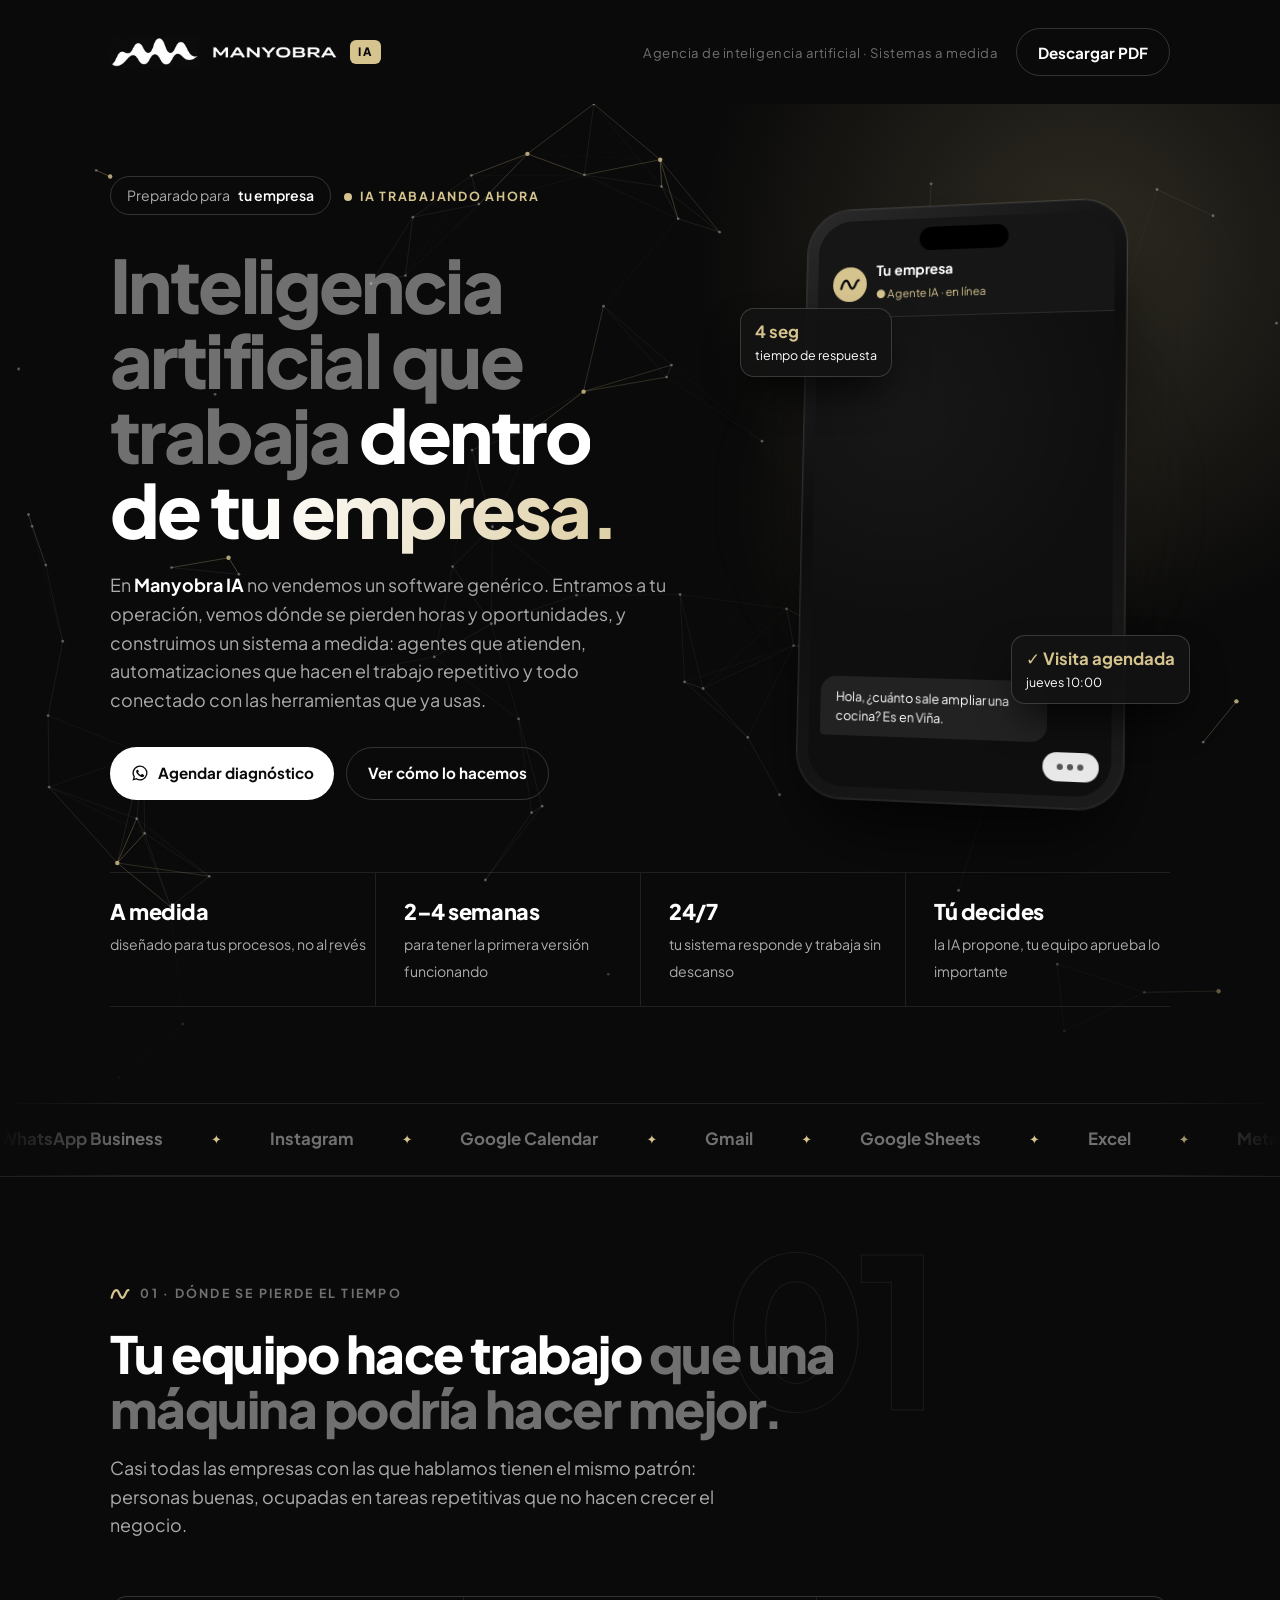
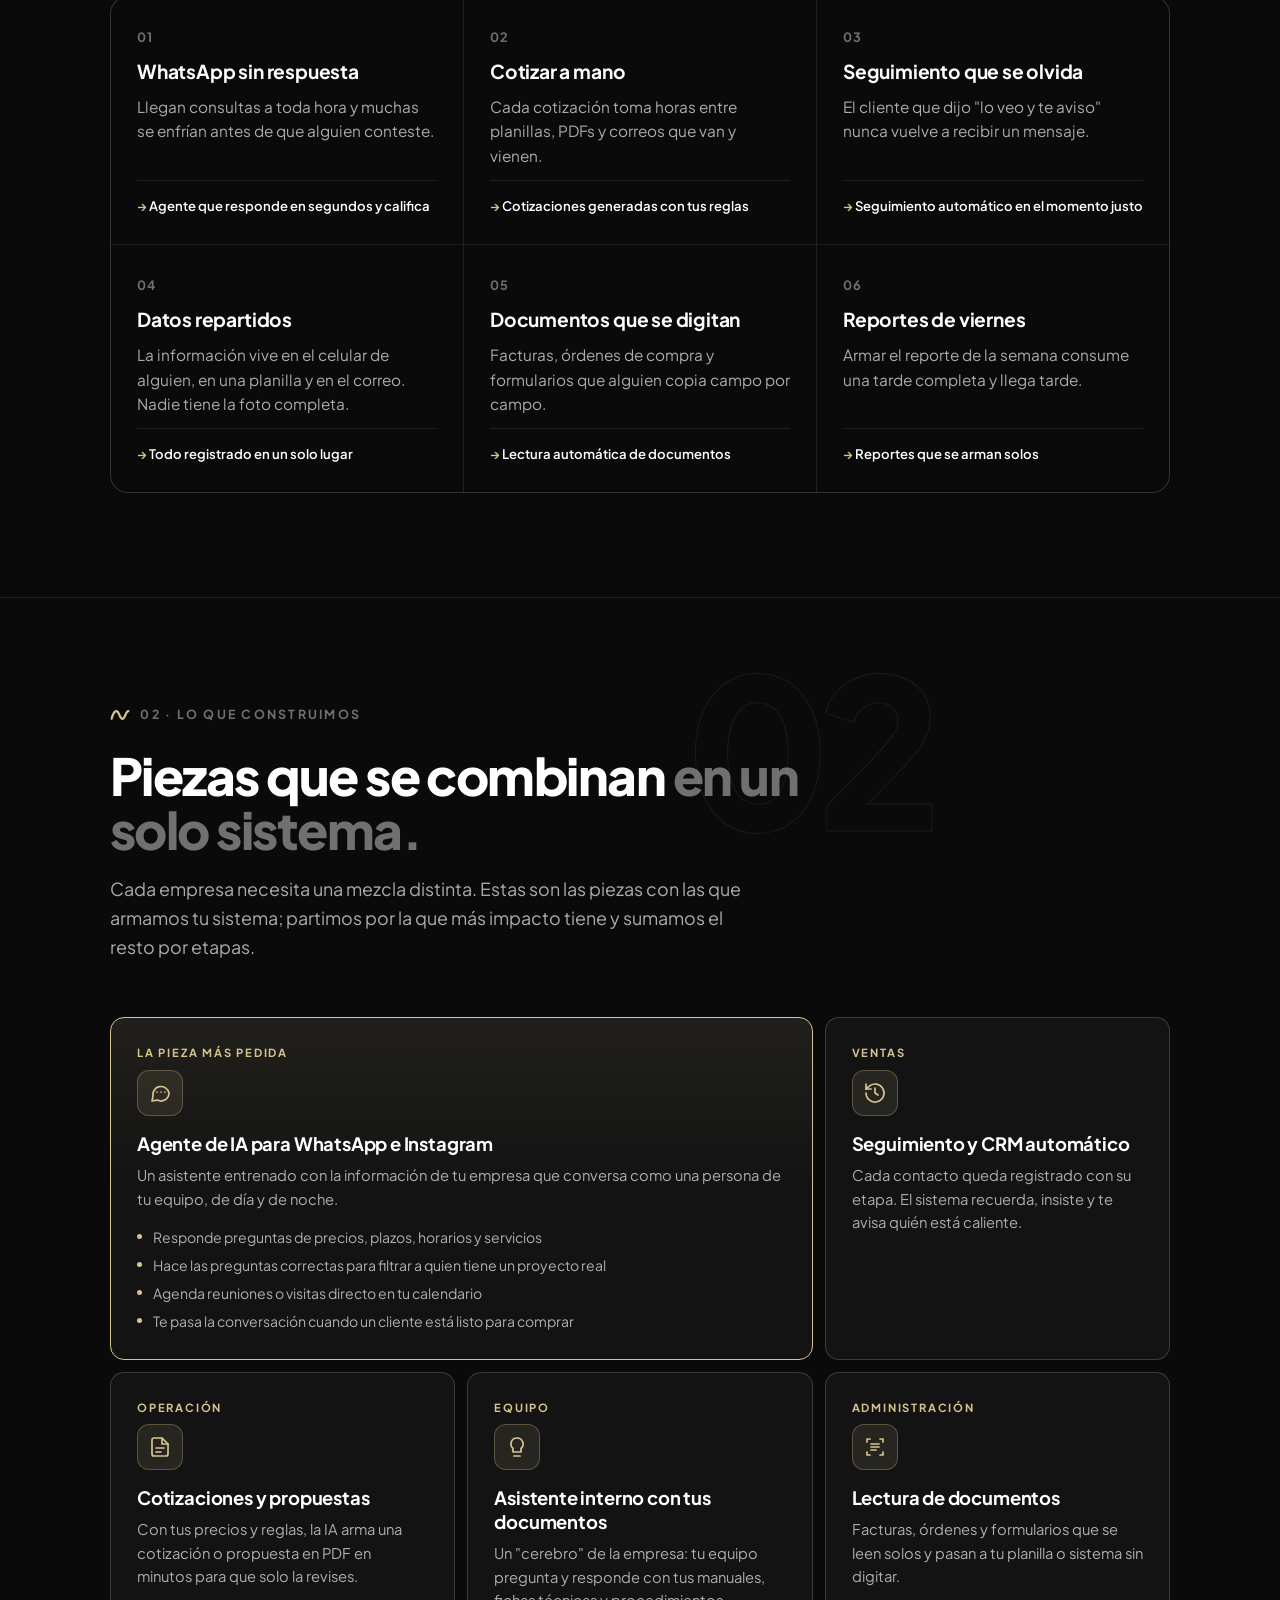
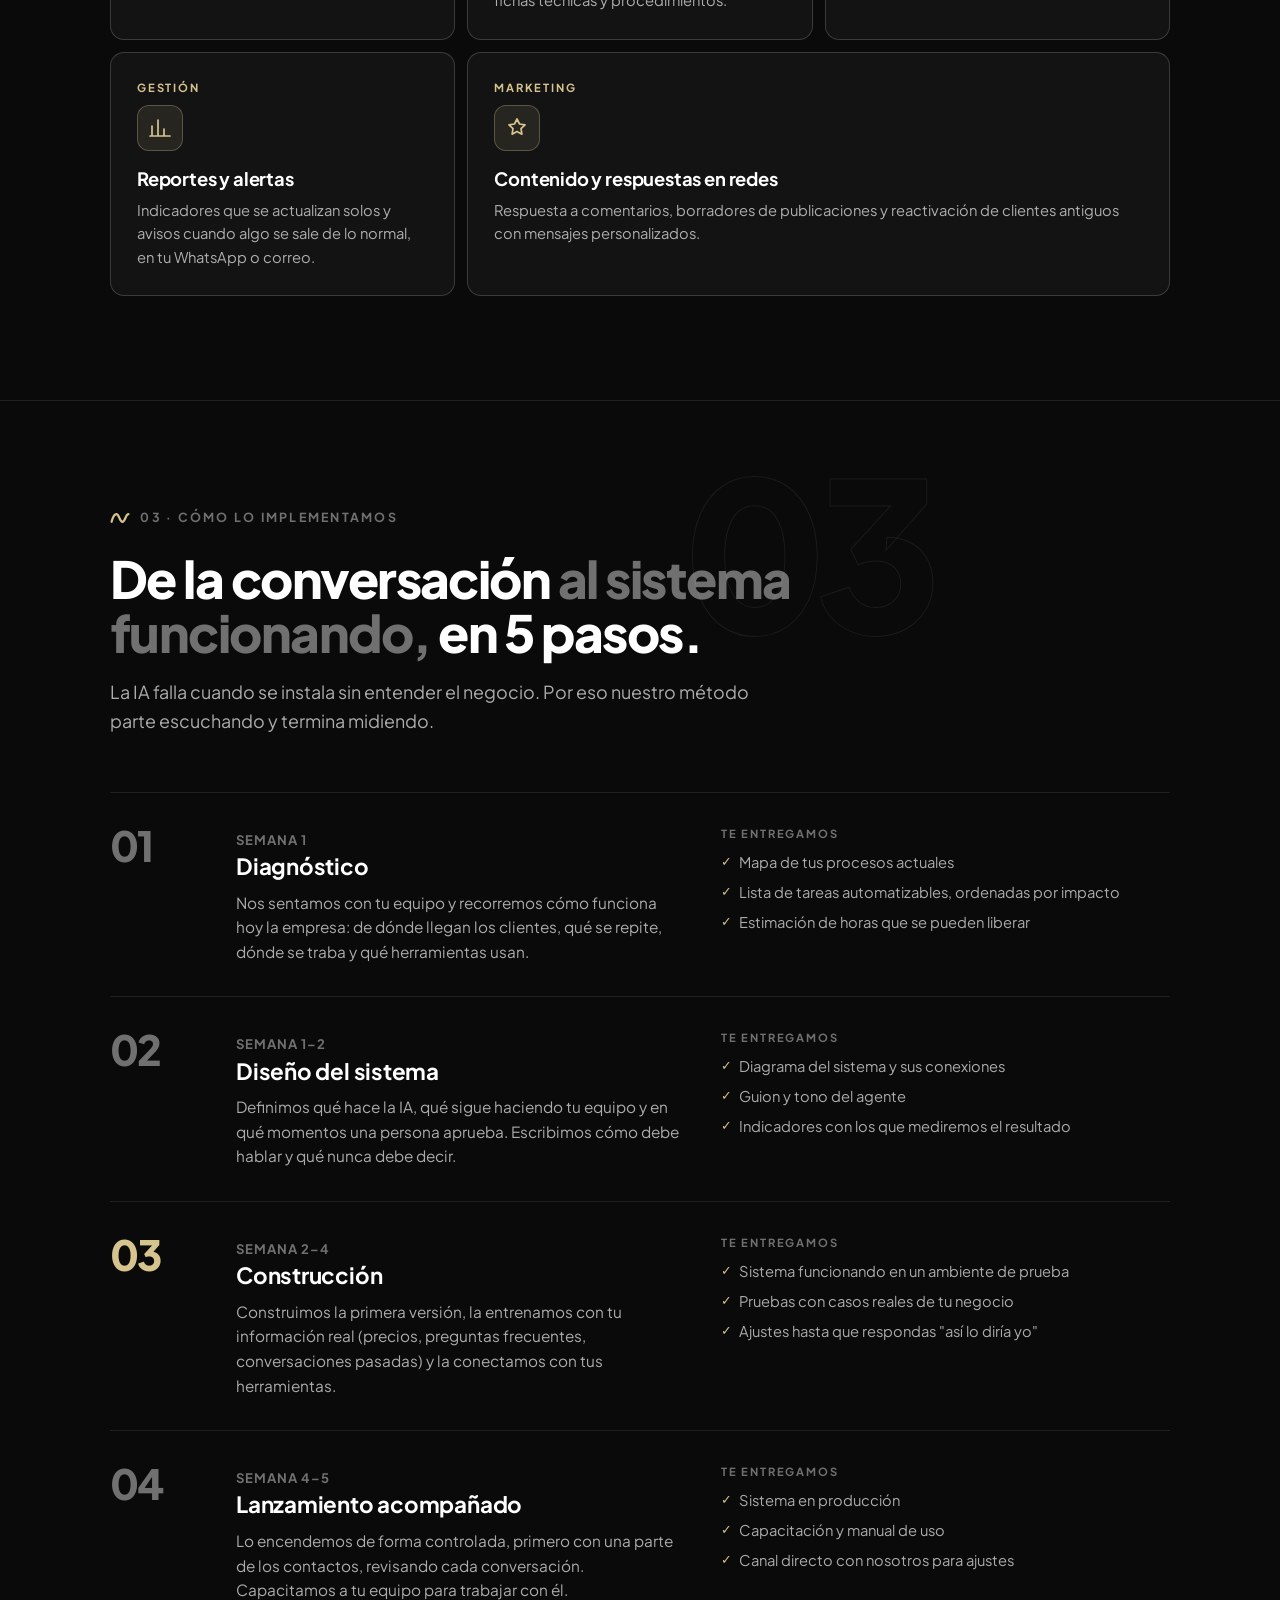
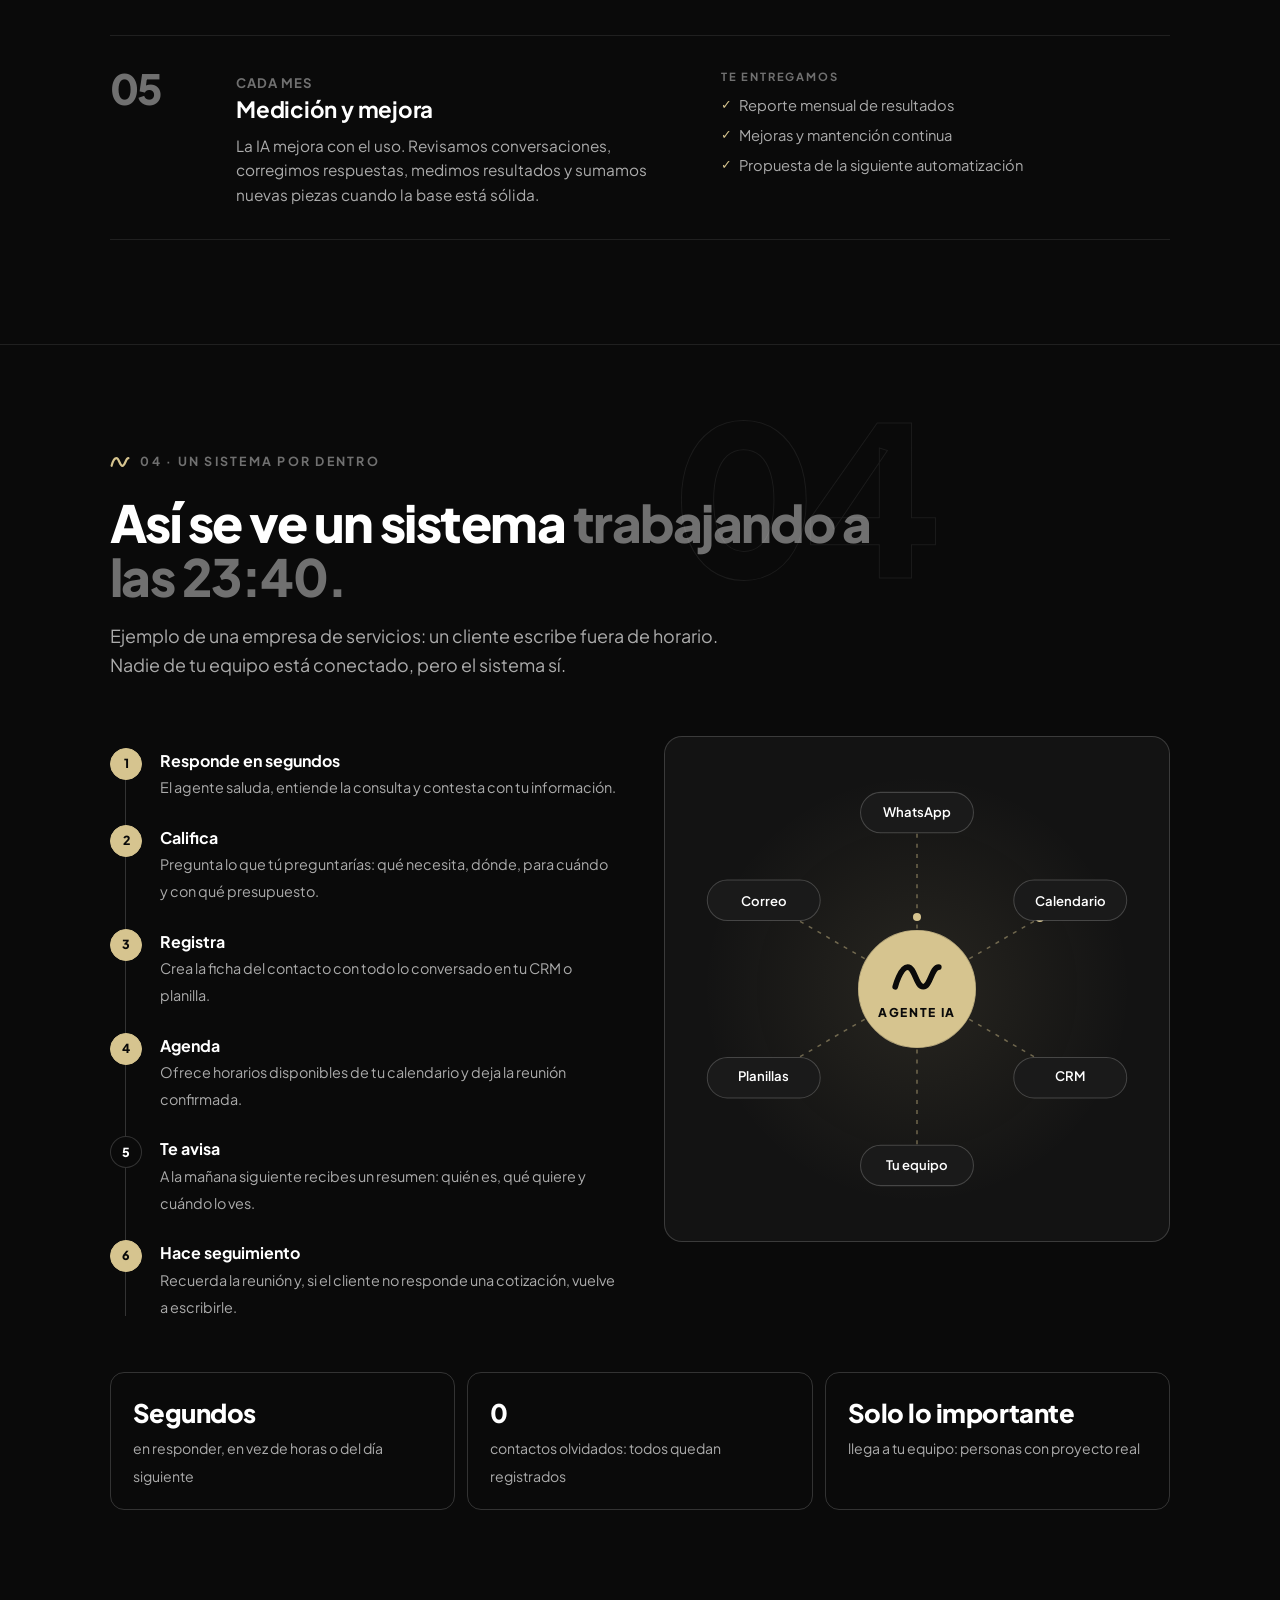
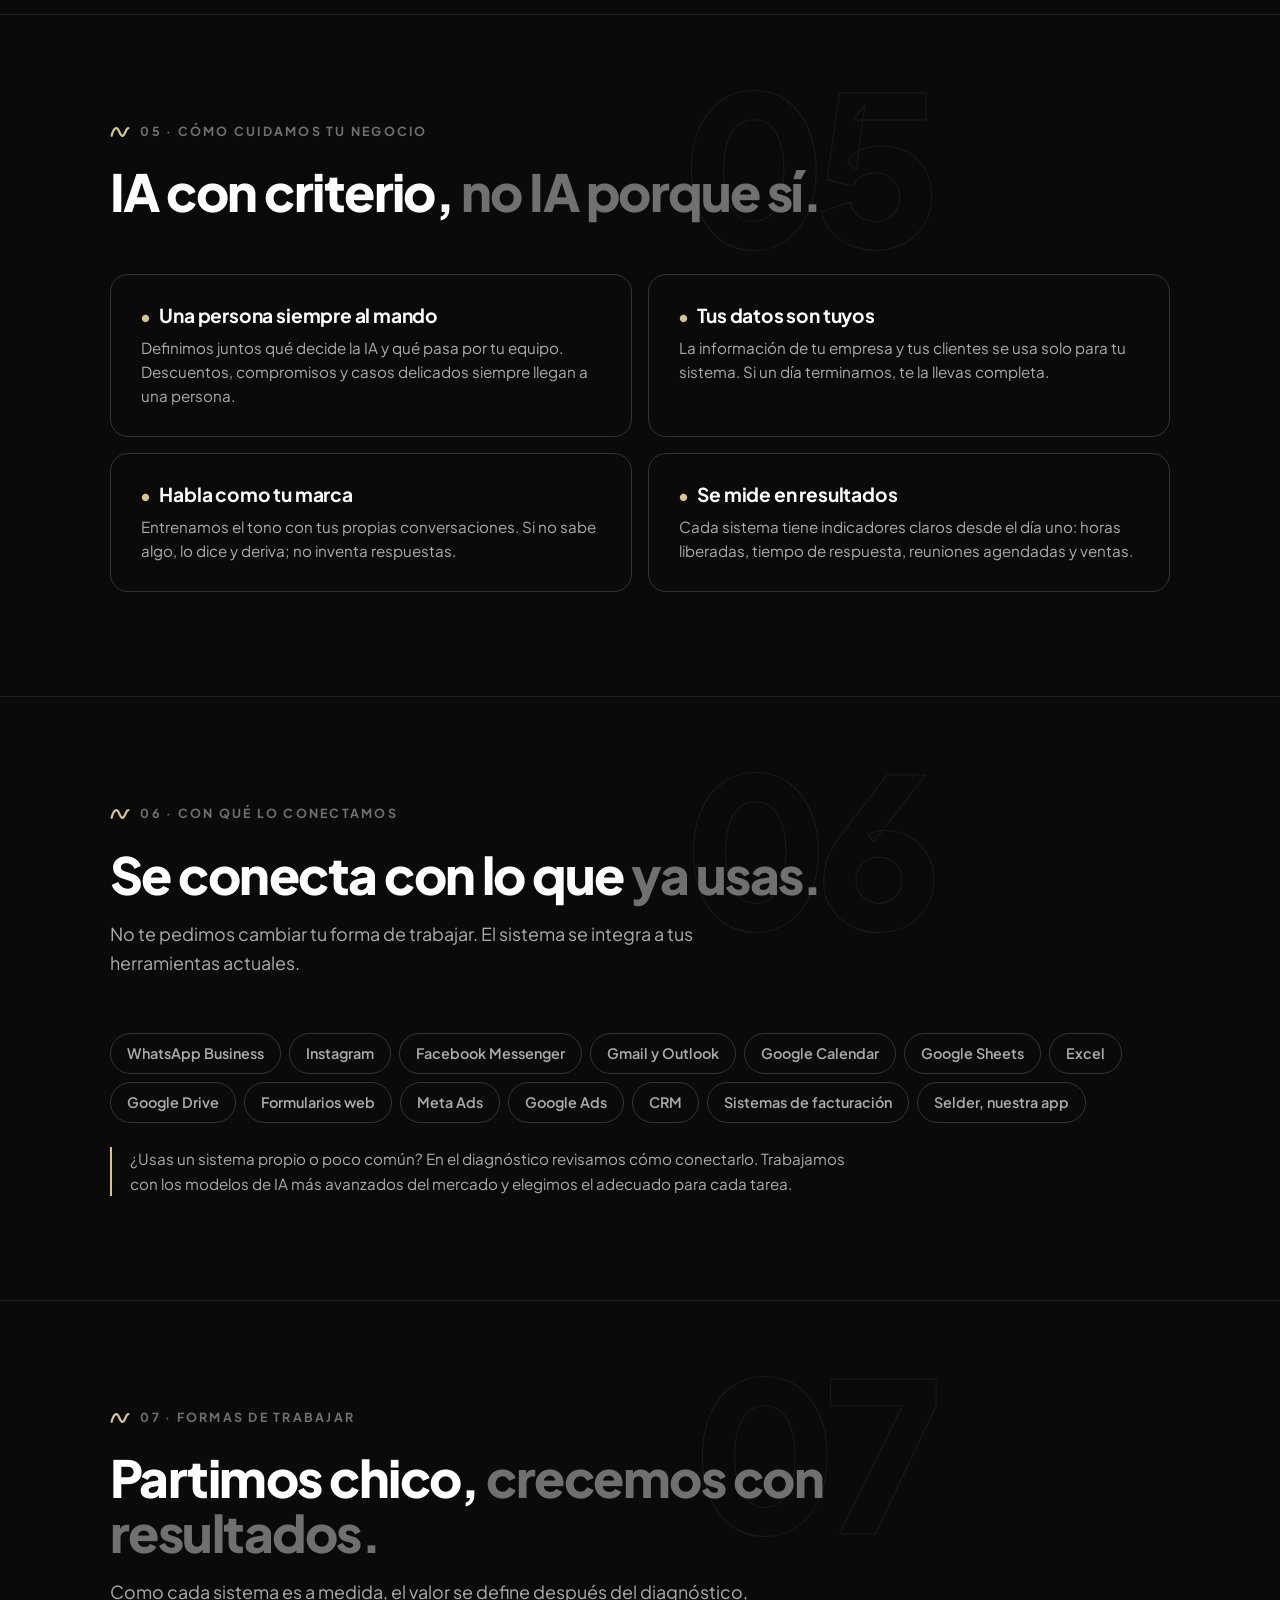
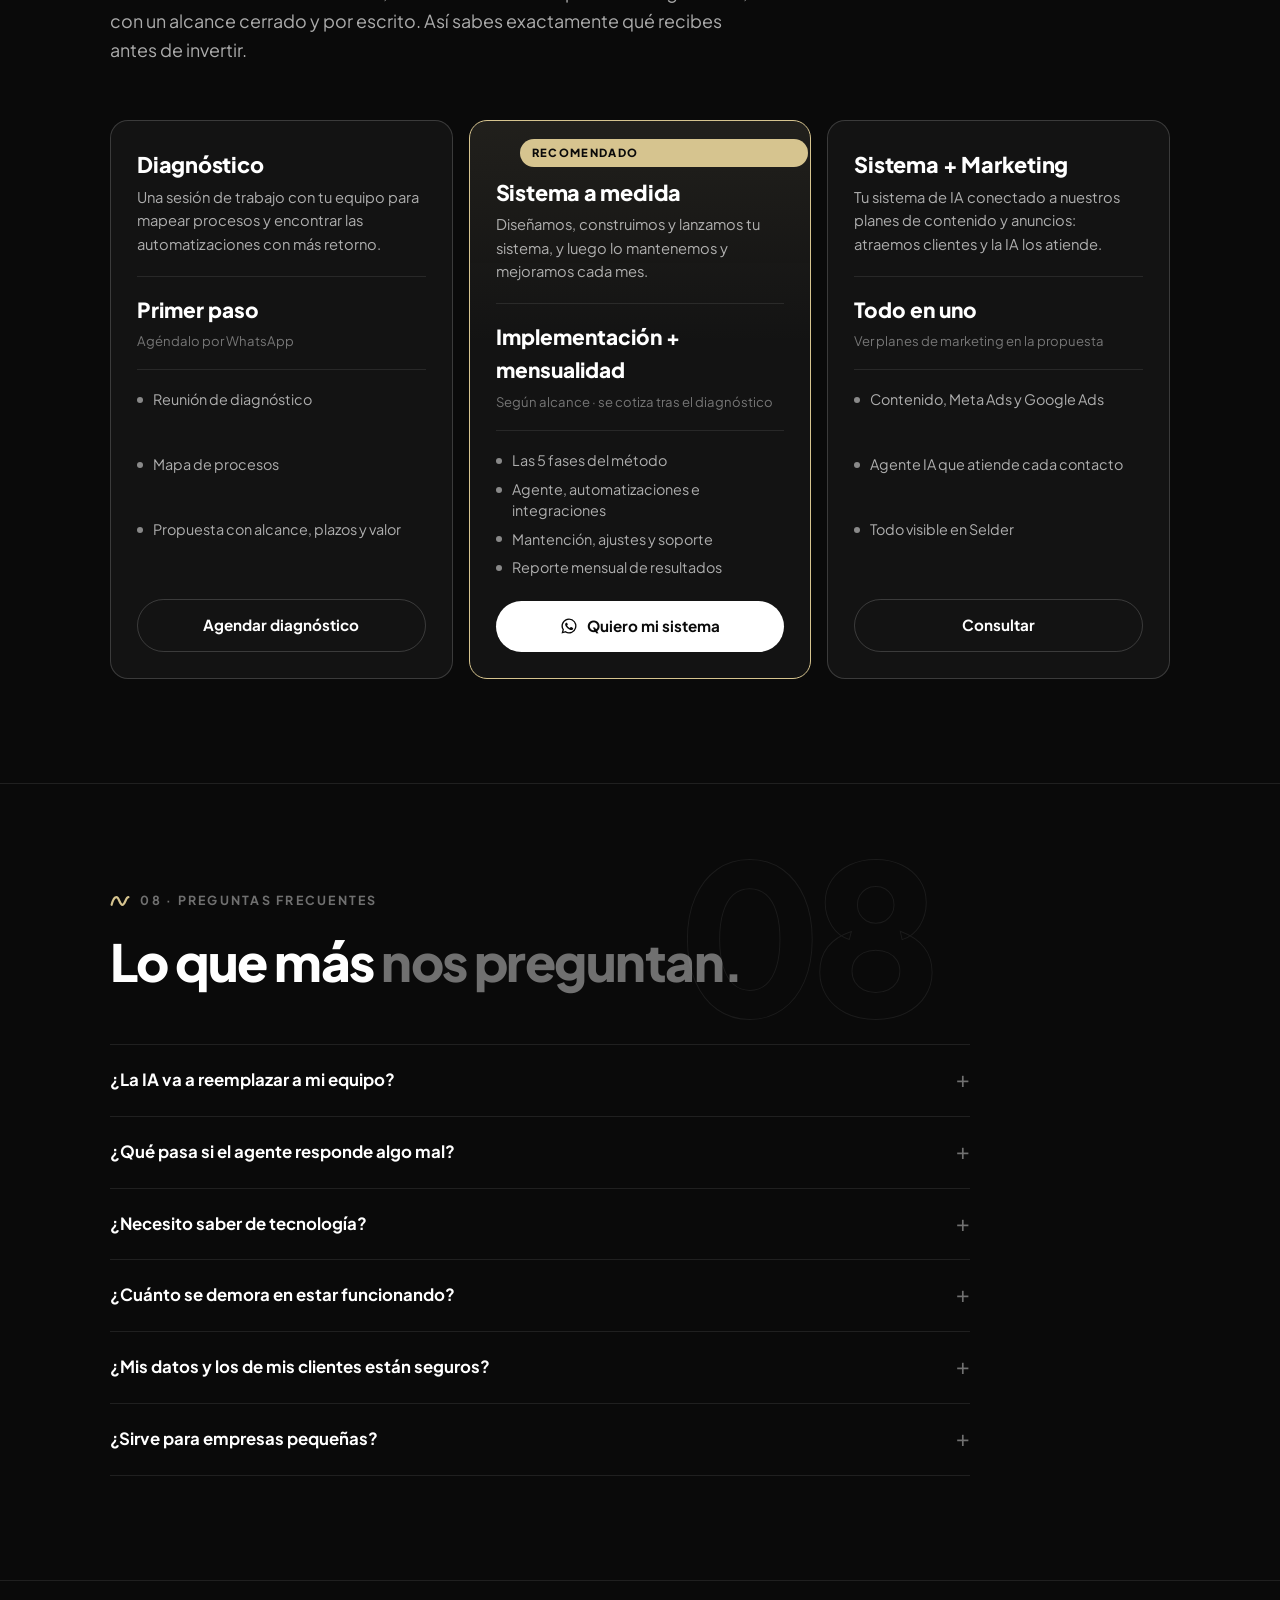
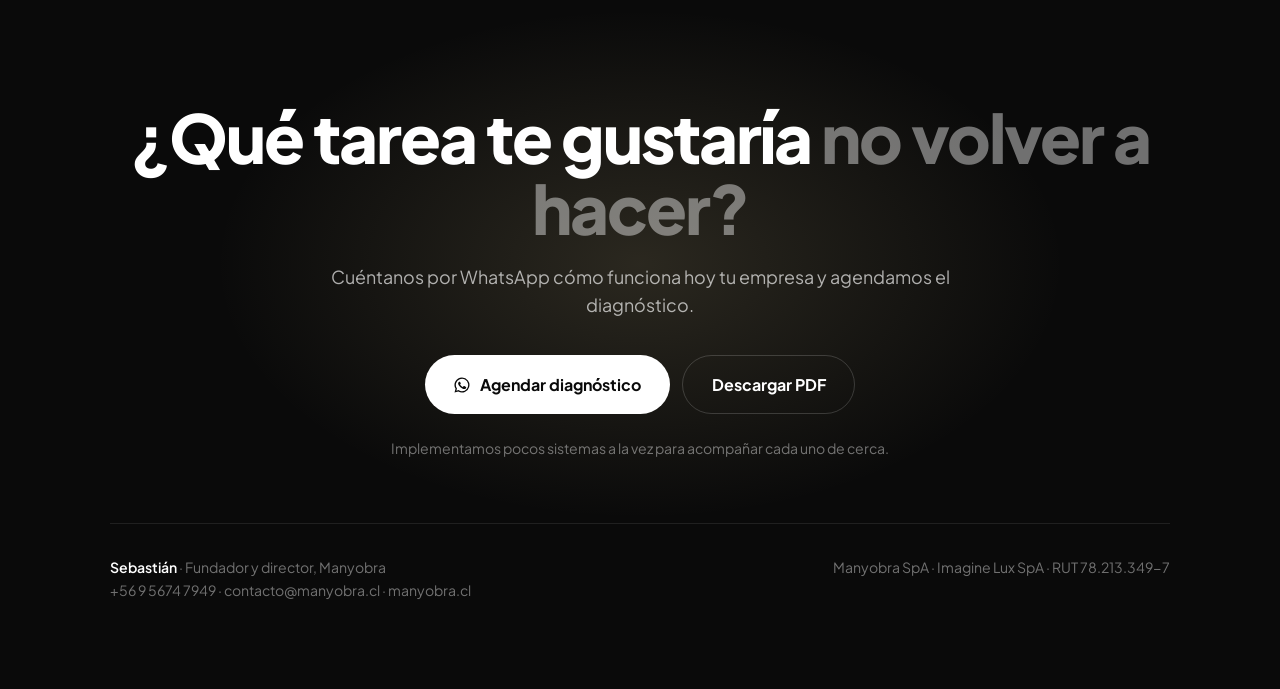
==== commit 0ab52176: "Agencia IA: portada y secciones con mas impacto visual - Portada con red neuronal animada, brillo do" ====
--- a/agencia-ia/index.html
+++ b/agencia-ia/index.html
@@ -255,6 +255,105 @@
       .logo-texto { height: 10.5px; }
     }
 
+    /* ═══ CAPA VISUAL ═══ */
+    /* Portada con red neuronal animada (canvas) y brillo dorado */
+    .hero { position: relative; overflow: hidden; isolation: isolate; }
+    #red { position: absolute; inset: 0; width: 100%; height: 100%; z-index: -1; opacity: .9; }
+    .hero::before { content: ''; position: absolute; z-index: -2; width: 900px; height: 900px; right: -250px; top: -300px; background: radial-gradient(circle, rgba(214,196,143,.18), rgba(214,196,143,0) 60%); pointer-events: none; }
+    .hero::after { content: ''; position: absolute; z-index: -1; inset: auto 0 0 0; height: 220px; background: linear-gradient(transparent, var(--ink)); pointer-events: none; }
+    .brillo { background: linear-gradient(100deg, #fff 20%, var(--gold) 45%, #fff 70%); background-size: 250% 100%; -webkit-background-clip: text; background-clip: text; color: transparent; animation: brillo 6s ease-in-out infinite; }
+    @keyframes brillo { 0%,100% { background-position: 100% 0; } 50% { background-position: 0 0; } }
+    .vivo { display: inline-flex; align-items: center; gap: .5rem; font-size: .78rem; font-weight: 700; letter-spacing: .14em; text-transform: uppercase; color: var(--gold); margin-left: .8rem; }
+    .vivo::before { content: ''; width: 8px; height: 8px; border-radius: 50%; background: var(--gold); box-shadow: 0 0 0 0 rgba(214,196,143,.7); animation: latido 2s infinite; }
+    @keyframes latido { 0% { box-shadow: 0 0 0 0 rgba(214,196,143,.6); } 70% { box-shadow: 0 0 0 12px rgba(214,196,143,0); } 100% { box-shadow: 0 0 0 0 rgba(214,196,143,0); } }
+
+    /* Celular con conversacion en vivo */
+    .telefono-col { position: relative; z-index: 1; display: flex; justify-content: center; }
+    .telefono-col::before { content: ''; position: absolute; inset: 10% 5%; background: radial-gradient(circle, rgba(214,196,143,.28), transparent 65%); filter: blur(40px); z-index: -1; }
+    .telefono { width: 330px; height: 600px; border-radius: 46px; padding: 12px; background: linear-gradient(145deg, #2a2a2a, #0d0d0d 40%, #1c1c1c); box-shadow: 0 0 0 1px rgba(255,255,255,.12), 0 40px 80px -20px rgba(0,0,0,.9), inset 0 0 0 1px rgba(255,255,255,.05); transform: perspective(1400px) rotateY(-12deg) rotateX(4deg); transition: transform .6s ease; }
+    .telefono:hover { transform: perspective(1400px) rotateY(-4deg) rotateX(2deg); }
+    .pantalla { height: 100%; border-radius: 36px; overflow: hidden; background: #0f0f0f; display: flex; flex-direction: column; position: relative; }
+    .pantalla::before { content: ''; position: absolute; top: 9px; left: 50%; transform: translateX(-50%); width: 92px; height: 24px; border-radius: 20px; background: #000; z-index: 2; }
+    .tel-top { display: flex; align-items: center; gap: 10px; padding: 44px 16px 12px; background: #161616; border-bottom: 1px solid var(--line); }
+    .tel-top .av { width: 36px; height: 36px; border-radius: 50%; background: var(--gold); color: var(--ink); display: flex; align-items: center; justify-content: center; }
+    .tel-top .av svg { width: 22px; height: 16px; }
+    .tel-top b { display: block; font-size: .9rem; line-height: 1.2; }
+    .tel-top small { font-size: .72rem; color: var(--gold); }
+    .tel-chat { flex: 1; padding: 14px 12px; display: flex; flex-direction: column; gap: 8px; justify-content: flex-end; overflow: hidden; background: radial-gradient(circle at 30% 20%, rgba(255,255,255,.035), transparent 50%), #0f0f0f; }
+    .tel-chat .msg { font-size: .8rem; max-width: 82%; animation: entra .35s ease both; }
+    .tel-chat .msg.sis { font-size: .68rem; }
+    @keyframes entra { from { opacity: 0; transform: translateY(10px) scale(.97); } to { opacity: 1; transform: none; } }
+    .escribiendo { align-self: flex-end; display: flex; gap: 4px; padding: .7rem .9rem; border-radius: 16px; background: rgba(255,255,255,.9); animation: entra .25s ease both; }
+    .escribiendo i { width: 6px; height: 6px; border-radius: 50%; background: #555; animation: punto 1s infinite; }
+    .escribiendo i:nth-child(2) { animation-delay: .15s; } .escribiendo i:nth-child(3) { animation-delay: .3s; }
+    @keyframes punto { 0%,60%,100% { opacity: .3; transform: none; } 30% { opacity: 1; transform: translateY(-3px); } }
+    .chip-flota { position: absolute; background: rgba(19,19,19,.92); border: 1px solid var(--line-2); border-radius: 14px; padding: 10px 14px; font-size: .78rem; box-shadow: 0 20px 40px -10px rgba(0,0,0,.8); animation: flota 5s ease-in-out infinite; white-space: nowrap; }
+    .chip-flota b { display: block; font-size: 1.05rem; color: var(--gold); }
+    .chip-flota.a { left: -10px; top: 18%; }
+    .chip-flota.b { right: -20px; bottom: 16%; animation-delay: -2.5s; }
+    @keyframes flota { 0%,100% { transform: translateY(0); } 50% { transform: translateY(-12px); } }
+
+    /* Cinta de integraciones */
+    .cinta { border-top: 1px solid var(--line); border-bottom: 1px solid var(--line); padding: 22px 0; overflow: hidden; -webkit-mask: linear-gradient(90deg, transparent, #000 10%, #000 90%, transparent); mask: linear-gradient(90deg, transparent, #000 10%, #000 90%, transparent); }
+    .cinta-pista { display: flex; gap: 48px; width: max-content; animation: cinta 40s linear infinite; }
+    .cinta-pista span { font-size: 1.05rem; font-weight: 700; color: var(--faint); white-space: nowrap; display: flex; align-items: center; gap: 48px; }
+    .cinta-pista span::after { content: '✦'; color: var(--gold); font-size: .8rem; }
+    @keyframes cinta { to { transform: translateX(-50%); } }
+
+    /* Numero gigante de fondo en cada seccion */
+    .head { position: relative; }
+    .head[data-n]::after { content: attr(data-n); position: absolute; right: -40px; top: -60px; font-size: 13rem; font-weight: 800; line-height: 1; letter-spacing: -.06em; color: transparent; -webkit-text-stroke: 1px rgba(255,255,255,.07); pointer-events: none; z-index: -1; }
+    section { position: relative; isolation: isolate; }
+
+    /* Tarjetas con iconos y brillo que sigue al mouse */
+    .ico { width: 46px; height: 46px; border-radius: 12px; display: flex; align-items: center; justify-content: center; background: rgba(214,196,143,.1); border: 1px solid rgba(214,196,143,.3); color: var(--gold); margin-bottom: .5rem; }
+    .ico svg { width: 24px; height: 24px; fill: none; stroke: currentColor; stroke-width: 1.7; stroke-linecap: round; stroke-linejoin: round; }
+    .luz { position: relative; overflow: hidden; transition: border-color .3s, transform .3s; }
+    .luz::before { content: ''; position: absolute; inset: 0; background: radial-gradient(400px circle at var(--mx, 50%) var(--my, 50%), rgba(214,196,143,.14), transparent 45%); opacity: 0; transition: opacity .3s; pointer-events: none; }
+    .luz:hover::before { opacity: 1; }
+    .luz:hover { border-color: rgba(214,196,143,.55); transform: translateY(-3px); }
+    .luz > * { position: relative; }
+    .dolor.luz:hover { transform: none; }
+    .servicio:last-child { grid-column: span 2; }
+    @media (max-width: 1080px) { .servicio:last-child { grid-column: auto; } .servicio.clave { grid-column: 1 / -1; } }
+    @media (max-width: 1080px) { .top-der span { display: none; } }
+
+    /* Diagrama del sistema */
+    .diagrama { position: relative; background: radial-gradient(circle at 50% 50%, rgba(214,196,143,.1), transparent 60%), var(--ink-2); border: 1px solid var(--line-2); border-radius: var(--radius); padding: 10px; }
+    .diagrama svg { display: block; width: 100%; height: auto; }
+    .diagrama .con { stroke: rgba(214,196,143,.45); stroke-width: 1.5; stroke-dasharray: 4 6; animation: flujo 1.2s linear infinite; }
+    @keyframes flujo { to { stroke-dashoffset: -20; } }
+    .diagrama .nodo rect { fill: #1a1a1a; stroke: rgba(255,255,255,.2); }
+    .diagrama .nodo text { fill: #fff; font: 600 13px 'Plus Jakarta Sans', sans-serif; text-anchor: middle; dominant-baseline: middle; }
+    .diagrama .nucleo-anillo { fill: none; stroke: var(--gold); stroke-opacity: .5; transform-origin: 240px 240px; animation: anillo 3s ease-out infinite; }
+    .diagrama .nucleo-anillo.dos { animation-delay: 1.5s; }
+    @keyframes anillo { from { transform: scale(1); opacity: 1; } to { transform: scale(1.9); opacity: 0; } }
+
+    /* Fases con linea de progreso */
+    .fases { position: relative; }
+    .fase { transition: background .3s; }
+    .fase:hover { background: linear-gradient(90deg, rgba(214,196,143,.05), transparent 60%); }
+    .fase:hover .n { color: var(--gold); }
+
+    /* Cierre con resplandor */
+    .cierre { overflow: hidden; }
+    .cierre::before { content: ''; position: absolute; z-index: -1; left: 50%; top: 40%; width: 1000px; height: 600px; transform: translate(-50%, -50%); background: radial-gradient(ellipse, rgba(214,196,143,.16), transparent 60%); }
+    .cierre h2 { font-size: clamp(2.4rem, 5.5vw, 4.2rem); }
+
+    @media (max-width: 1080px) {
+      .chip-flota.a { left: 0; } .chip-flota.b { right: 0; }
+    }
+    @media (max-width: 820px) {
+      .telefono { transform: none; width: 300px; height: 540px; }
+      .telefono:hover { transform: none; }
+      .head[data-n]::after { font-size: 8rem; right: 0; top: -30px; }
+      .chip-flota.b { display: none; }
+      .chip-flota.a { top: auto; bottom: 8%; }
+    }
+    @media (prefers-reduced-motion: reduce) {
+      .brillo, .cinta-pista, .chip-flota, .diagrama .con, .diagrama .nucleo-anillo, .vivo::before { animation: none; }
+    }
+
     @page { size: A4; margin: 14mm; }
     @media print {
       :root { --ink:#fff; --ink-2:#f6f6f4; --bone:#111; --muted:#444; --faint:#777; --dim:#8a8a8a; --line:#e2e2e2; --line-2:#cfcfcf; --gold:#9C8650; }
@@ -272,6 +371,8 @@
       .servicio, .fase, .principio, .modelo, .dolor, .paso, .faq details { break-inside: avoid; page-break-inside: avoid; }
       .faq summary::after { display: none; }
       .cierre { padding: 30px 0 0; }
+      #red, .telefono-col, .cinta, .hero::before, .cierre::before, .head[data-n]::after { display: none !important; }
+      .brillo { color: #111; background: none; }
     }
   </style>
   <!-- Google Analytics 4 -->
@@ -298,29 +399,25 @@
 
 <!-- PORTADA -->
 <section class="hero">
+  <canvas id="red" aria-hidden="true"></canvas>
   <div class="wrap">
     <div>
-      <div class="para">Preparado para <b id="para">tu empresa</b></div>
-      <h1><span class="dim">Inteligencia artificial que trabaja</span> dentro de tu empresa.</h1>
+      <div class="para">Preparado para <b id="para">tu empresa</b></div><span class="vivo">IA trabajando ahora</span>
+      <h1><span class="dim">Inteligencia artificial que trabaja</span> <span class="brillo">dentro de tu empresa.</span></h1>
       <p class="lead">En <b>Manyobra IA</b> no vendemos un software genérico. Entramos a tu operación, vemos dónde se pierden horas y oportunidades, y construimos un sistema a medida: agentes que atienden, automatizaciones que hacen el trabajo repetitivo y todo conectado con las herramientas que ya usas.</p>
       <div class="acciones">
         <a class="btn btn-main" data-msg="diagnostico" href="https://wa.me/56956747949"><svg><use href="#wa"/></svg>Agendar diagnóstico</a>
         <a class="btn btn-line" href="#metodo">Ver cómo lo hacemos</a>
       </div>
     </div>
-    <nav class="indice" aria-label="Contenido">
-      <p class="label">En esta página</p>
-      <ol>
-        <li><a href="#tareas"><span>01</span>Dónde se pierde el tiempo</a></li>
-        <li><a href="#construimos"><span>02</span>Lo que construimos</a></li>
-        <li><a href="#metodo"><span>03</span>Cómo lo implementamos</a></li>
-        <li><a href="#ejemplo"><span>04</span>Un sistema por dentro</a></li>
-        <li><a href="#principios"><span>05</span>Cómo cuidamos tu negocio</a></li>
-        <li><a href="#herramientas"><span>06</span>Con qué lo conectamos</a></li>
-        <li><a href="#modelos"><span>07</span>Formas de trabajar</a></li>
-        <li><a href="#preguntas"><span>08</span>Preguntas frecuentes</a></li>
-      </ol>
-    </nav>
+    <div class="telefono-col" aria-label="Demostración: el agente atendiendo un WhatsApp">
+      <div class="telefono"><div class="pantalla">
+        <div class="tel-top"><span class="av"><svg><use href="#onda"/></svg></span><div><b>Tu empresa</b><small>● Agente IA · en línea</small></div></div>
+        <div class="tel-chat" id="demo"></div>
+      </div></div>
+      <div class="chip-flota a"><b>4 seg</b>tiempo de respuesta</div>
+      <div class="chip-flota b"><b>✓ Visita agendada</b>jueves 10:00</div>
+    </div>
   </div>
   <div class="wrap">
     <div class="datos-clave">
@@ -332,6 +429,8 @@
   </div>
 </section>
 
+<div class="cinta" aria-hidden="true"><div class="cinta-pista"><span>WhatsApp Business</span><span>Instagram</span><span>Google Calendar</span><span>Gmail</span><span>Google Sheets</span><span>Excel</span><span>Meta Ads</span><span>Google Ads</span><span>CRM</span><span>Facturación</span><span>Google Drive</span><span>Selder</span><span>WhatsApp Business</span><span>Instagram</span><span>Google Calendar</span><span>Gmail</span><span>Google Sheets</span><span>Excel</span><span>Meta Ads</span><span>Google Ads</span><span>CRM</span><span>Facturación</span><span>Google Drive</span><span>Selder</span></div></div>
+
 <!-- 01 TAREAS -->
 <section id="tareas">
   <div class="wrap">
@@ -341,12 +440,12 @@
       <p class="lead">Casi todas las empresas con las que hablamos tienen el mismo patrón: personas buenas, ocupadas en tareas repetitivas que no hacen crecer el negocio.</p>
     </div>
     <div class="dolores rv">
-      <div class="dolor"><span class="num">01</span><h3>WhatsApp sin respuesta</h3><p>Llegan consultas a toda hora y muchas se enfrían antes de que alguien conteste.</p><span class="fix">Agente que responde en segundos y califica</span></div>
-      <div class="dolor"><span class="num">02</span><h3>Cotizar a mano</h3><p>Cada cotización toma horas entre planillas, PDFs y correos que van y vienen.</p><span class="fix">Cotizaciones generadas con tus reglas</span></div>
-      <div class="dolor"><span class="num">03</span><h3>Seguimiento que se olvida</h3><p>El cliente que dijo "lo veo y te aviso" nunca vuelve a recibir un mensaje.</p><span class="fix">Seguimiento automático en el momento justo</span></div>
-      <div class="dolor"><span class="num">04</span><h3>Datos repartidos</h3><p>La información vive en el celular de alguien, en una planilla y en el correo. Nadie tiene la foto completa.</p><span class="fix">Todo registrado en un solo lugar</span></div>
-      <div class="dolor"><span class="num">05</span><h3>Documentos que se digitan</h3><p>Facturas, órdenes de compra y formularios que alguien copia campo por campo.</p><span class="fix">Lectura automática de documentos</span></div>
-      <div class="dolor"><span class="num">06</span><h3>Reportes de viernes</h3><p>Armar el reporte de la semana consume una tarde completa y llega tarde.</p><span class="fix">Reportes que se arman solos</span></div>
+      <div class="dolor luz"><span class="num">01</span><h3>WhatsApp sin respuesta</h3><p>Llegan consultas a toda hora y muchas se enfrían antes de que alguien conteste.</p><span class="fix">Agente que responde en segundos y califica</span></div>
+      <div class="dolor luz"><span class="num">02</span><h3>Cotizar a mano</h3><p>Cada cotización toma horas entre planillas, PDFs y correos que van y vienen.</p><span class="fix">Cotizaciones generadas con tus reglas</span></div>
+      <div class="dolor luz"><span class="num">03</span><h3>Seguimiento que se olvida</h3><p>El cliente que dijo "lo veo y te aviso" nunca vuelve a recibir un mensaje.</p><span class="fix">Seguimiento automático en el momento justo</span></div>
+      <div class="dolor luz"><span class="num">04</span><h3>Datos repartidos</h3><p>La información vive en el celular de alguien, en una planilla y en el correo. Nadie tiene la foto completa.</p><span class="fix">Todo registrado en un solo lugar</span></div>
+      <div class="dolor luz"><span class="num">05</span><h3>Documentos que se digitan</h3><p>Facturas, órdenes de compra y formularios que alguien copia campo por campo.</p><span class="fix">Lectura automática de documentos</span></div>
+      <div class="dolor luz"><span class="num">06</span><h3>Reportes de viernes</h3><p>Armar el reporte de la semana consume una tarde completa y llega tarde.</p><span class="fix">Reportes que se arman solos</span></div>
     </div>
   </div>
 </section>
@@ -360,9 +459,9 @@
       <p class="lead">Cada empresa necesita una mezcla distinta. Estas son las piezas con las que armamos tu sistema; partimos por la que más impacto tiene y sumamos el resto por etapas.</p>
     </div>
     <div class="servicios rv">
-      <article class="servicio clave">
+      <article class="servicio clave luz">
         <span class="label">La pieza más pedida</span>
-        <h3>Agente de IA para WhatsApp e Instagram</h3>
+        <span class="ico"><svg viewBox="0 0 24 24"><path d="M21 12a8 8 0 0 1-11.6 7.1L4 20l1-4.6A8 8 0 1 1 21 12Z"/><path d="M9 11h.01M13 11h.01M17 11h.01"/></svg></span><h3>Agente de IA para WhatsApp e Instagram</h3>
         <p>Un asistente entrenado con la información de tu empresa que conversa como una persona de tu equipo, de día y de noche.</p>
         <ul>
           <li>Responde preguntas de precios, plazos, horarios y servicios</li>
@@ -371,34 +470,34 @@
           <li>Te pasa la conversación cuando un cliente está listo para comprar</li>
         </ul>
       </article>
-      <article class="servicio">
+      <article class="servicio luz">
         <span class="label">Ventas</span>
-        <h3>Seguimiento y CRM automático</h3>
+        <span class="ico"><svg viewBox="0 0 24 24"><path d="M3 12a9 9 0 1 0 3-6.7L3 8"/><path d="M3 3v5h5"/><path d="M12 7v5l3 2"/></svg></span><h3>Seguimiento y CRM automático</h3>
         <p>Cada contacto queda registrado con su etapa. El sistema recuerda, insiste y te avisa quién está caliente.</p>
       </article>
-      <article class="servicio">
+      <article class="servicio luz">
         <span class="label">Operación</span>
-        <h3>Cotizaciones y propuestas</h3>
+        <span class="ico"><svg viewBox="0 0 24 24"><path d="M14 3H6a2 2 0 0 0-2 2v14a2 2 0 0 0 2 2h12a2 2 0 0 0 2-2V9z"/><path d="M14 3v6h6M8 13h8M8 17h5"/></svg></span><h3>Cotizaciones y propuestas</h3>
         <p>Con tus precios y reglas, la IA arma una cotización o propuesta en PDF en minutos para que solo la revises.</p>
       </article>
-      <article class="servicio">
+      <article class="servicio luz">
         <span class="label">Equipo</span>
-        <h3>Asistente interno con tus documentos</h3>
+        <span class="ico"><svg viewBox="0 0 24 24"><path d="M12 3a6 6 0 0 0-4 10.5V17h8v-3.5A6 6 0 0 0 12 3Z"/><path d="M9 21h6"/></svg></span><h3>Asistente interno con tus documentos</h3>
         <p>Un "cerebro" de la empresa: tu equipo pregunta y responde con tus manuales, fichas técnicas y procedimientos.</p>
       </article>
-      <article class="servicio">
+      <article class="servicio luz">
         <span class="label">Administración</span>
-        <h3>Lectura de documentos</h3>
+        <span class="ico"><svg viewBox="0 0 24 24"><path d="M4 7V4h3M17 4h3v3M20 17v3h-3M7 20H4v-3"/><path d="M8 9h8M8 12h8M8 15h5"/></svg></span><h3>Lectura de documentos</h3>
         <p>Facturas, órdenes y formularios que se leen solos y pasan a tu planilla o sistema sin digitar.</p>
       </article>
-      <article class="servicio">
+      <article class="servicio luz">
         <span class="label">Gestión</span>
-        <h3>Reportes y alertas</h3>
+        <span class="ico"><svg viewBox="0 0 24 24"><path d="M4 20V10M10 20V4M16 20v-7M22 20H2"/></svg></span><h3>Reportes y alertas</h3>
         <p>Indicadores que se actualizan solos y avisos cuando algo se sale de lo normal, en tu WhatsApp o correo.</p>
       </article>
-      <article class="servicio">
+      <article class="servicio luz">
         <span class="label">Marketing</span>
-        <h3>Contenido y respuestas en redes</h3>
+        <span class="ico"><svg viewBox="0 0 24 24"><path d="M12 3l2.5 5 5.5.8-4 3.9.9 5.5L12 15.6 7.1 18.2l.9-5.5-4-3.9 5.5-.8z"/></svg></span><h3>Contenido y respuestas en redes</h3>
         <p>Respuesta a comentarios, borradores de publicaciones y reactivación de clientes antiguos con mensajes personalizados.</p>
       </article>
     </div>
@@ -460,14 +559,15 @@
         <li class="paso"><i>5</i><div><b>Te avisa</b><span>A la mañana siguiente recibes un resumen: quién es, qué quiere y cuándo lo ves.</span></div></li>
         <li class="paso ia"><i>6</i><div><b>Hace seguimiento</b><span>Recuerda la reunión y, si el cliente no responde una cotización, vuelve a escribirle.</span></div></li>
       </ol>
-      <div class="chat" aria-label="Ejemplo de conversación">
-        <span class="label">WhatsApp · 23:40</span>
-        <div class="msg cli">Hola, ¿cuánto sale ampliar una cocina? Es en Viña.</div>
-        <div class="msg bot">¡Hola! Claro, te ayudo. Para darte un valor cercano: ¿cuántos m² aproximados quieres ampliar y para cuándo te gustaría empezar?</div>
-        <div class="msg cli">Unos 12 m², idealmente en marzo.</div>
-        <div class="msg bot">Perfecto, es un proyecto que hacemos seguido. Lo ideal es una visita para medir. ¿Te acomoda el jueves a las 10:00 o el viernes a las 16:00?</div>
-        <div class="msg cli">El jueves 👍</div>
-        <div class="msg sis">● Visita agendada · Contacto registrado · Aviso enviado al equipo</div>
+<div class="diagrama" aria-label="Diagrama: el agente IA al centro conectado con WhatsApp, calendario, CRM, planillas, correo y tu equipo">
+        <svg viewBox="0 0 480 480" role="img">
+          <path id="c0" class="con" d="M240 240L240 65"/><circle r="4" fill="#D6C48F"><animateMotion dur="2.00s" repeatCount="indefinite" ><mpath href="#c0"/></animateMotion></circle><path id="c1" class="con" d="M240 240L392 152"/><circle r="4" fill="#D6C48F"><animateMotion dur="2.35s" repeatCount="indefinite" keyPoints="1;0" keyTimes="0;1" calcMode="linear"><mpath href="#c1"/></animateMotion></circle><path id="c2" class="con" d="M240 240L392 328"/><circle r="4" fill="#D6C48F"><animateMotion dur="2.70s" repeatCount="indefinite" ><mpath href="#c2"/></animateMotion></circle><path id="c3" class="con" d="M240 240L240 415"/><circle r="4" fill="#D6C48F"><animateMotion dur="3.05s" repeatCount="indefinite" keyPoints="1;0" keyTimes="0;1" calcMode="linear"><mpath href="#c3"/></animateMotion></circle><path id="c4" class="con" d="M240 240L88 328"/><circle r="4" fill="#D6C48F"><animateMotion dur="3.40s" repeatCount="indefinite" ><mpath href="#c4"/></animateMotion></circle><path id="c5" class="con" d="M240 240L88 152"/><circle r="4" fill="#D6C48F"><animateMotion dur="3.75s" repeatCount="indefinite" keyPoints="1;0" keyTimes="0;1" calcMode="linear"><mpath href="#c5"/></animateMotion></circle>
+          <circle class="nucleo-anillo" cx="240" cy="240" r="58"/><circle class="nucleo-anillo dos" cx="240" cy="240" r="58"/>
+          <circle cx="240" cy="240" r="58" fill="#D6C48F"/>
+          <use href="#onda" x="214" y="210" width="52" height="36" color="#0A0A0A"/>
+          <text x="240" y="268" text-anchor="middle" style="font:800 12px 'Plus Jakarta Sans',sans-serif;letter-spacing:.14em;fill:#0A0A0A">AGENTE IA</text>
+          <g class="nodo"><rect x="184" y="45" width="112" height="40" rx="20"/><text x="240" y="66">WhatsApp</text></g><g class="nodo"><rect x="336" y="132" width="112" height="40" rx="20"/><text x="392" y="154">Calendario</text></g><g class="nodo"><rect x="336" y="308" width="112" height="40" rx="20"/><text x="392" y="328">CRM</text></g><g class="nodo"><rect x="184" y="395" width="112" height="40" rx="20"/><text x="240" y="416">Tu equipo</text></g><g class="nodo"><rect x="32" y="308" width="112" height="40" rx="20"/><text x="88" y="328">Planillas</text></g><g class="nodo"><rect x="32" y="132" width="112" height="40" rx="20"/><text x="88" y="154">Correo</text></g>
+        </svg>
       </div>
     </div>
     <div class="resultado rv">
@@ -486,10 +586,10 @@
       <h2>IA con criterio, <span class="dim">no IA porque sí.</span></h2>
     </div>
     <div class="principios rv">
-      <div class="principio"><h3>Una persona siempre al mando</h3><p>Definimos juntos qué decide la IA y qué pasa por tu equipo. Descuentos, compromisos y casos delicados siempre llegan a una persona.</p></div>
-      <div class="principio"><h3>Tus datos son tuyos</h3><p>La información de tu empresa y tus clientes se usa solo para tu sistema. Si un día terminamos, te la llevas completa.</p></div>
-      <div class="principio"><h3>Habla como tu marca</h3><p>Entrenamos el tono con tus propias conversaciones. Si no sabe algo, lo dice y deriva; no inventa respuestas.</p></div>
-      <div class="principio"><h3>Se mide en resultados</h3><p>Cada sistema tiene indicadores claros desde el día uno: horas liberadas, tiempo de respuesta, reuniones agendadas y ventas.</p></div>
+      <div class="principio luz"><h3>Una persona siempre al mando</h3><p>Definimos juntos qué decide la IA y qué pasa por tu equipo. Descuentos, compromisos y casos delicados siempre llegan a una persona.</p></div>
+      <div class="principio luz"><h3>Tus datos son tuyos</h3><p>La información de tu empresa y tus clientes se usa solo para tu sistema. Si un día terminamos, te la llevas completa.</p></div>
+      <div class="principio luz"><h3>Habla como tu marca</h3><p>Entrenamos el tono con tus propias conversaciones. Si no sabe algo, lo dice y deriva; no inventa respuestas.</p></div>
+      <div class="principio luz"><h3>Se mide en resultados</h3><p>Cada sistema tiene indicadores claros desde el día uno: horas liberadas, tiempo de respuesta, reuniones agendadas y ventas.</p></div>
     </div>
   </div>
 </section>
@@ -518,14 +618,14 @@
       <p class="lead">Como cada sistema es a medida, el valor se define después del diagnóstico, con un alcance cerrado y por escrito. Así sabes exactamente qué recibes antes de invertir.</p>
     </div>
     <div class="modelos rv">
-      <article class="modelo">
+      <article class="modelo luz">
         <h3>Diagnóstico</h3>
         <p class="que">Una sesión de trabajo con tu equipo para mapear procesos y encontrar las automatizaciones con más retorno.</p>
         <div class="precio"><b>Primer paso</b><span>Agéndalo por WhatsApp</span></div>
         <ul><li>Reunión de diagnóstico</li><li>Mapa de procesos</li><li>Propuesta con alcance, plazos y valor</li></ul>
         <a class="btn btn-line" data-msg="diagnostico" href="https://wa.me/56956747949">Agendar diagnóstico</a>
       </article>
-      <article class="modelo top">
+      <article class="modelo top luz">
         <span class="badge">Recomendado</span>
         <h3>Sistema a medida</h3>
         <p class="que">Diseñamos, construimos y lanzamos tu sistema, y luego lo mantenemos y mejoramos cada mes.</p>
@@ -533,7 +633,7 @@
         <ul><li>Las 5 fases del método</li><li>Agente, automatizaciones e integraciones</li><li>Mantención, ajustes y soporte</li><li>Reporte mensual de resultados</li></ul>
         <a class="btn btn-main" data-msg="sistema" href="https://wa.me/56956747949"><svg><use href="#wa"/></svg>Quiero mi sistema</a>
       </article>
-      <article class="modelo">
+      <article class="modelo luz">
         <h3>Sistema + Marketing</h3>
         <p class="que">Tu sistema de IA conectado a nuestros planes de contenido y anuncios: atraemos clientes y la IA los atiende.</p>
         <div class="precio"><b>Todo en uno</b><span>Ver planes de marketing en la propuesta</span></div>
@@ -605,6 +705,87 @@
   document.querySelectorAll('[data-pdf]').forEach(function (b) {
     b.addEventListener('click', function () { window.print(); });
   });
+
+  var quieto = window.matchMedia('(prefers-reduced-motion: reduce)').matches;
+
+  // Numero gigante de fondo en cada encabezado, tomado del "01 · ..." del eyebrow.
+  document.querySelectorAll('.head').forEach(function (h) {
+    var e = h.querySelector('.eyebrow');
+    var m = e && e.textContent.match(/\d{2}/);
+    if (m) h.setAttribute('data-n', m[0]);
+  });
+
+  // Brillo dorado que sigue al mouse dentro de las tarjetas.
+  document.querySelectorAll('.luz').forEach(function (el) {
+    el.addEventListener('pointermove', function (ev) {
+      var r = el.getBoundingClientRect();
+      el.style.setProperty('--mx', (ev.clientX - r.left) + 'px');
+      el.style.setProperty('--my', (ev.clientY - r.top) + 'px');
+    });
+  });
+
+  // Red neuronal de la portada: puntos que se conectan y pulsos dorados.
+  (function () {
+    var c = document.getElementById('red');
+    if (!c || !c.getContext) return;
+    var ctx = c.getContext('2d'), w, h, pts = [], dpr = Math.min(window.devicePixelRatio || 1, 2);
+    function medir() {
+      w = c.offsetWidth; h = c.offsetHeight;
+      c.width = w * dpr; c.height = h * dpr; ctx.setTransform(dpr, 0, 0, dpr, 0, 0);
+      var n = Math.round(Math.min(90, w * h / 16000));
+      pts = [];
+      for (var i = 0; i < n; i++) pts.push({ x: Math.random() * w, y: Math.random() * h, vx: (Math.random() - .5) * .3, vy: (Math.random() - .5) * .3, oro: Math.random() < .12 });
+    }
+    function dibujar() {
+      ctx.clearRect(0, 0, w, h);
+      for (var i = 0; i < pts.length; i++) {
+        var p = pts[i];
+        if (!quieto) { p.x += p.vx; p.y += p.vy; if (p.x < 0 || p.x > w) p.vx *= -1; if (p.y < 0 || p.y > h) p.vy *= -1; }
+        for (var j = i + 1; j < pts.length; j++) {
+          var q = pts[j], dx = p.x - q.x, dy = p.y - q.y, d = dx * dx + dy * dy;
+          if (d < 19000) {
+            var a = (1 - d / 19000);
+            ctx.strokeStyle = (p.oro || q.oro) ? 'rgba(214,196,143,' + a * .35 + ')' : 'rgba(255,255,255,' + a * .1 + ')';
+            ctx.lineWidth = 1; ctx.beginPath(); ctx.moveTo(p.x, p.y); ctx.lineTo(q.x, q.y); ctx.stroke();
+          }
+        }
+        ctx.fillStyle = p.oro ? 'rgba(214,196,143,.9)' : 'rgba(255,255,255,.35)';
+        ctx.beginPath(); ctx.arc(p.x, p.y, p.oro ? 2.2 : 1.4, 0, 6.3); ctx.fill();
+      }
+      if (!quieto) requestAnimationFrame(dibujar);
+    }
+    medir(); dibujar();
+    window.addEventListener('resize', function () { medir(); if (quieto) dibujar(); });
+  })();
+
+  // Conversacion en vivo dentro del celular de la portada (se repite).
+  (function () {
+    var chat = document.getElementById('demo');
+    if (!chat) return;
+    var guion = [
+      ['cli', 'Hola, ¿cuánto sale ampliar una cocina? Es en Viña.'],
+      ['bot', '¡Hola! Te ayudo 🙌 ¿Cuántos m² quieres ampliar y para cuándo te gustaría empezar?'],
+      ['cli', 'Unos 12 m², idealmente en marzo.'],
+      ['bot', 'Perfecto, lo hacemos seguido. Lo ideal es una visita para medir. ¿Jueves 10:00 o viernes 16:00?'],
+      ['cli', 'El jueves 👍'],
+      ['bot', 'Listo, quedó agendado. Te escribo el miércoles para confirmar.'],
+      ['sis', '● Visita agendada · Contacto en CRM · Equipo avisado']
+    ];
+    function burbuja(t, txt) { var d = document.createElement('div'); d.className = 'msg ' + t; d.textContent = txt; chat.appendChild(d); return d; }
+    if (quieto) { guion.forEach(function (g) { burbuja(g[0], g[1]); }); return; }
+    var i = 0;
+    function siguiente() {
+      if (i >= guion.length) { setTimeout(function () { chat.innerHTML = ''; i = 0; siguiente(); }, 4500); return; }
+      var g = guion[i++];
+      if (g[0] === 'bot') {
+        var e = document.createElement('div'); e.className = 'escribiendo'; e.innerHTML = '<i></i><i></i><i></i>'; chat.appendChild(e);
+        setTimeout(function () { e.remove(); burbuja(g[0], g[1]); setTimeout(siguiente, 1300); }, 1300);
+      } else {
+        burbuja(g[0], g[1]); setTimeout(siguiente, g[0] === 'sis' ? 600 : 1400);
+      }
+    }
+    setTimeout(siguiente, 700);
+  })();
 
   // Aparicion suave al hacer scroll.
   var rv = document.querySelectorAll('.rv');
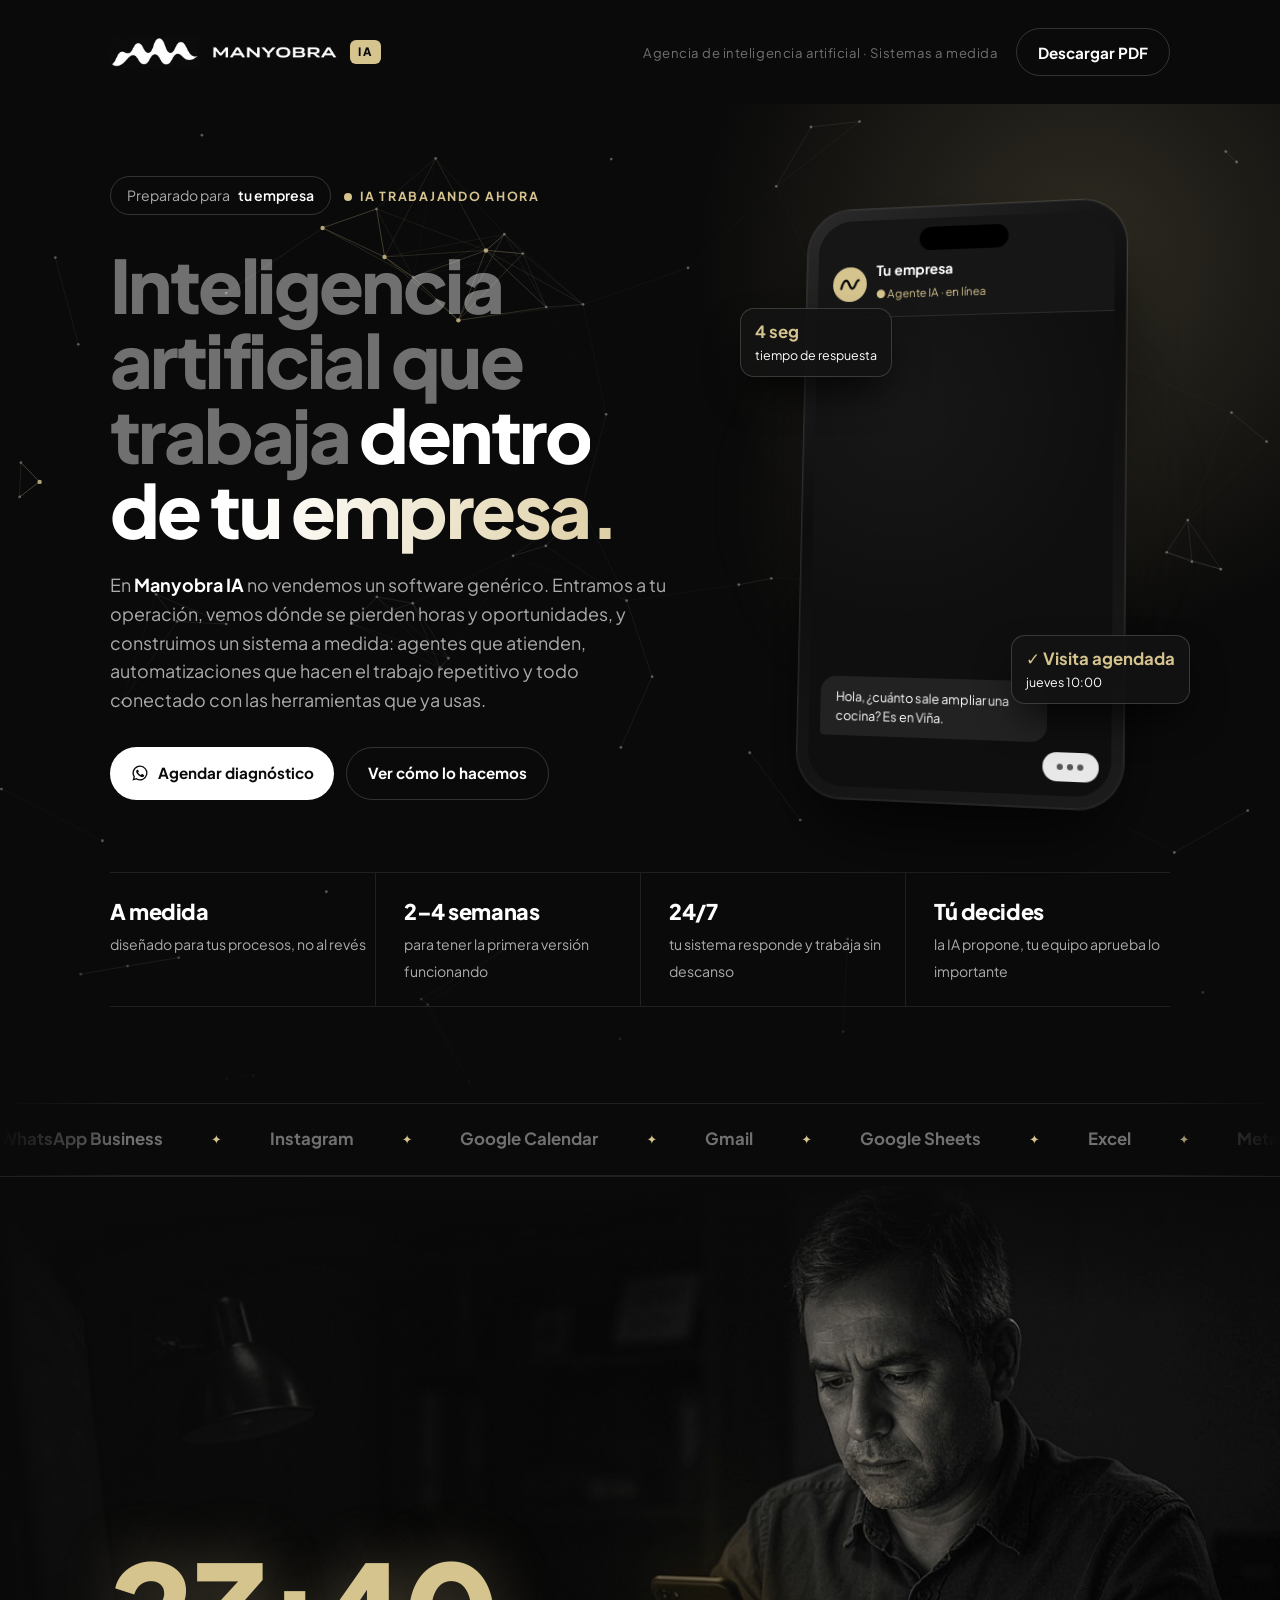
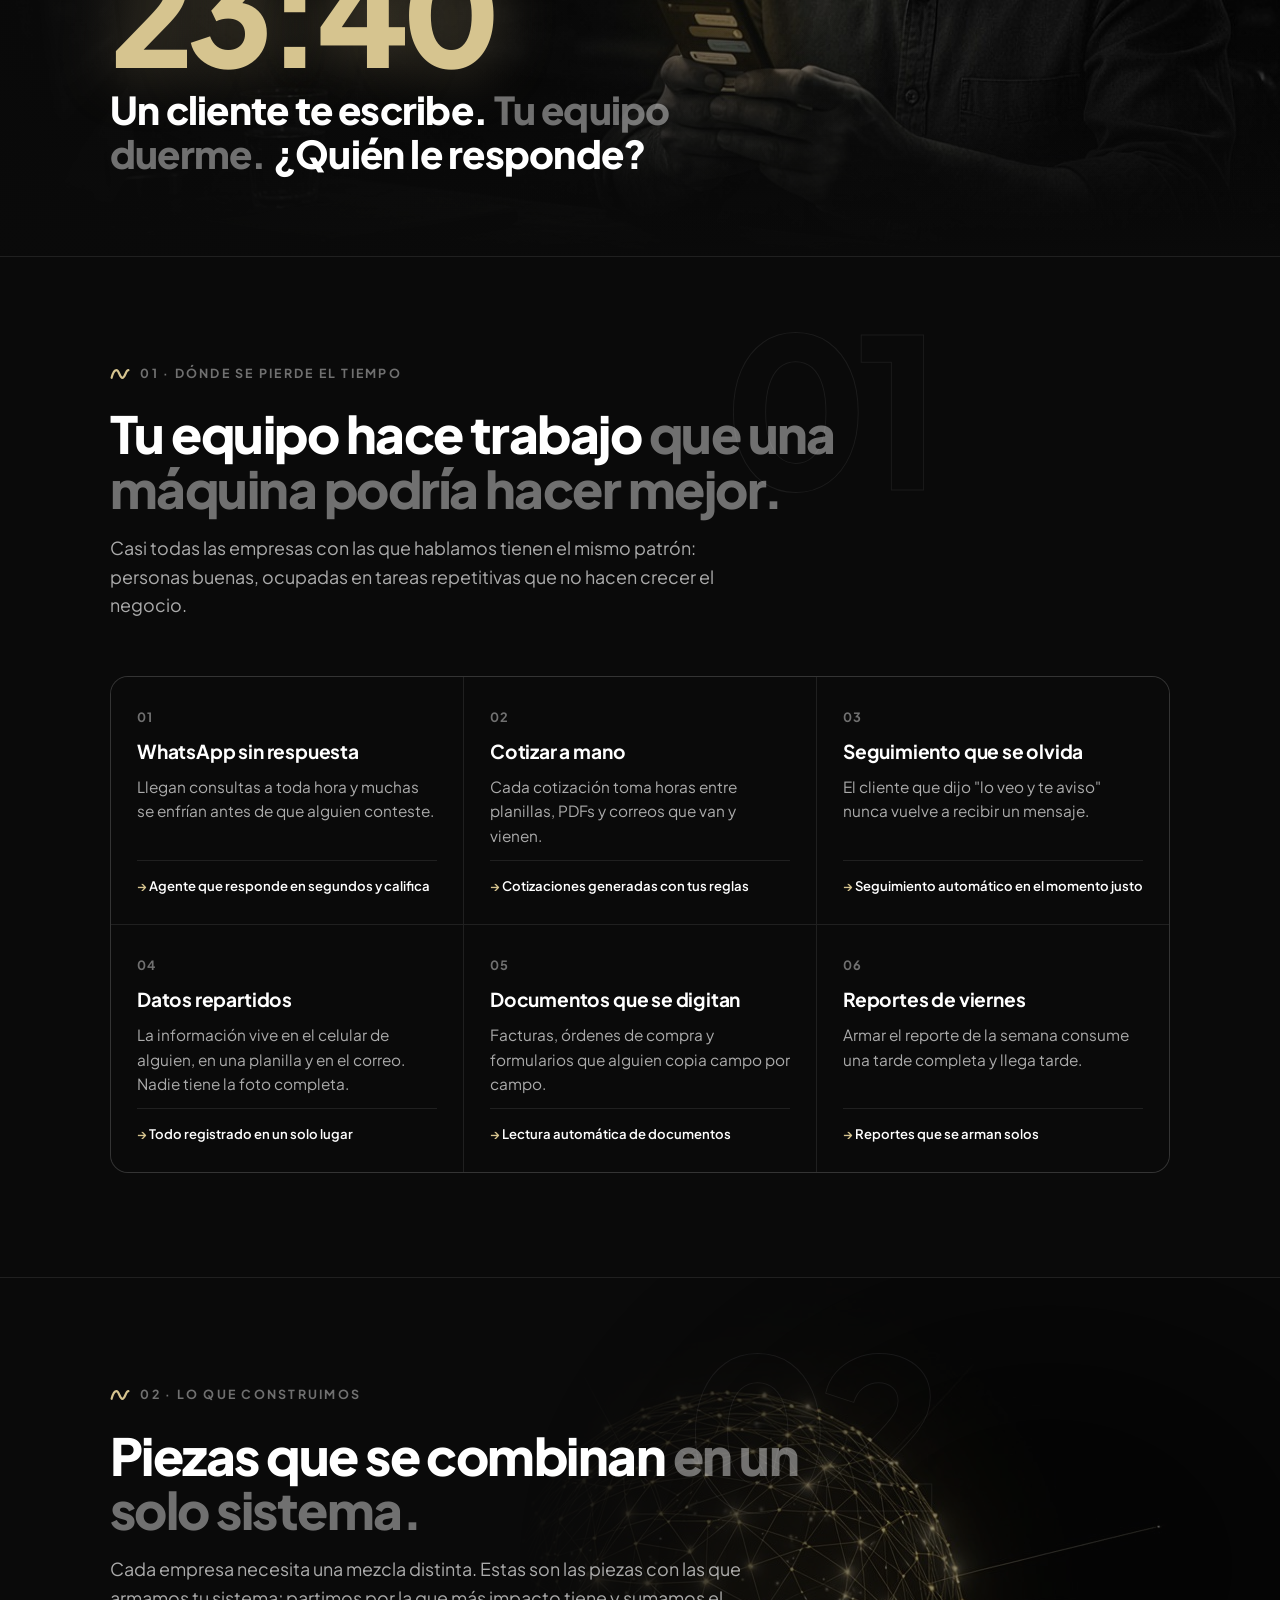
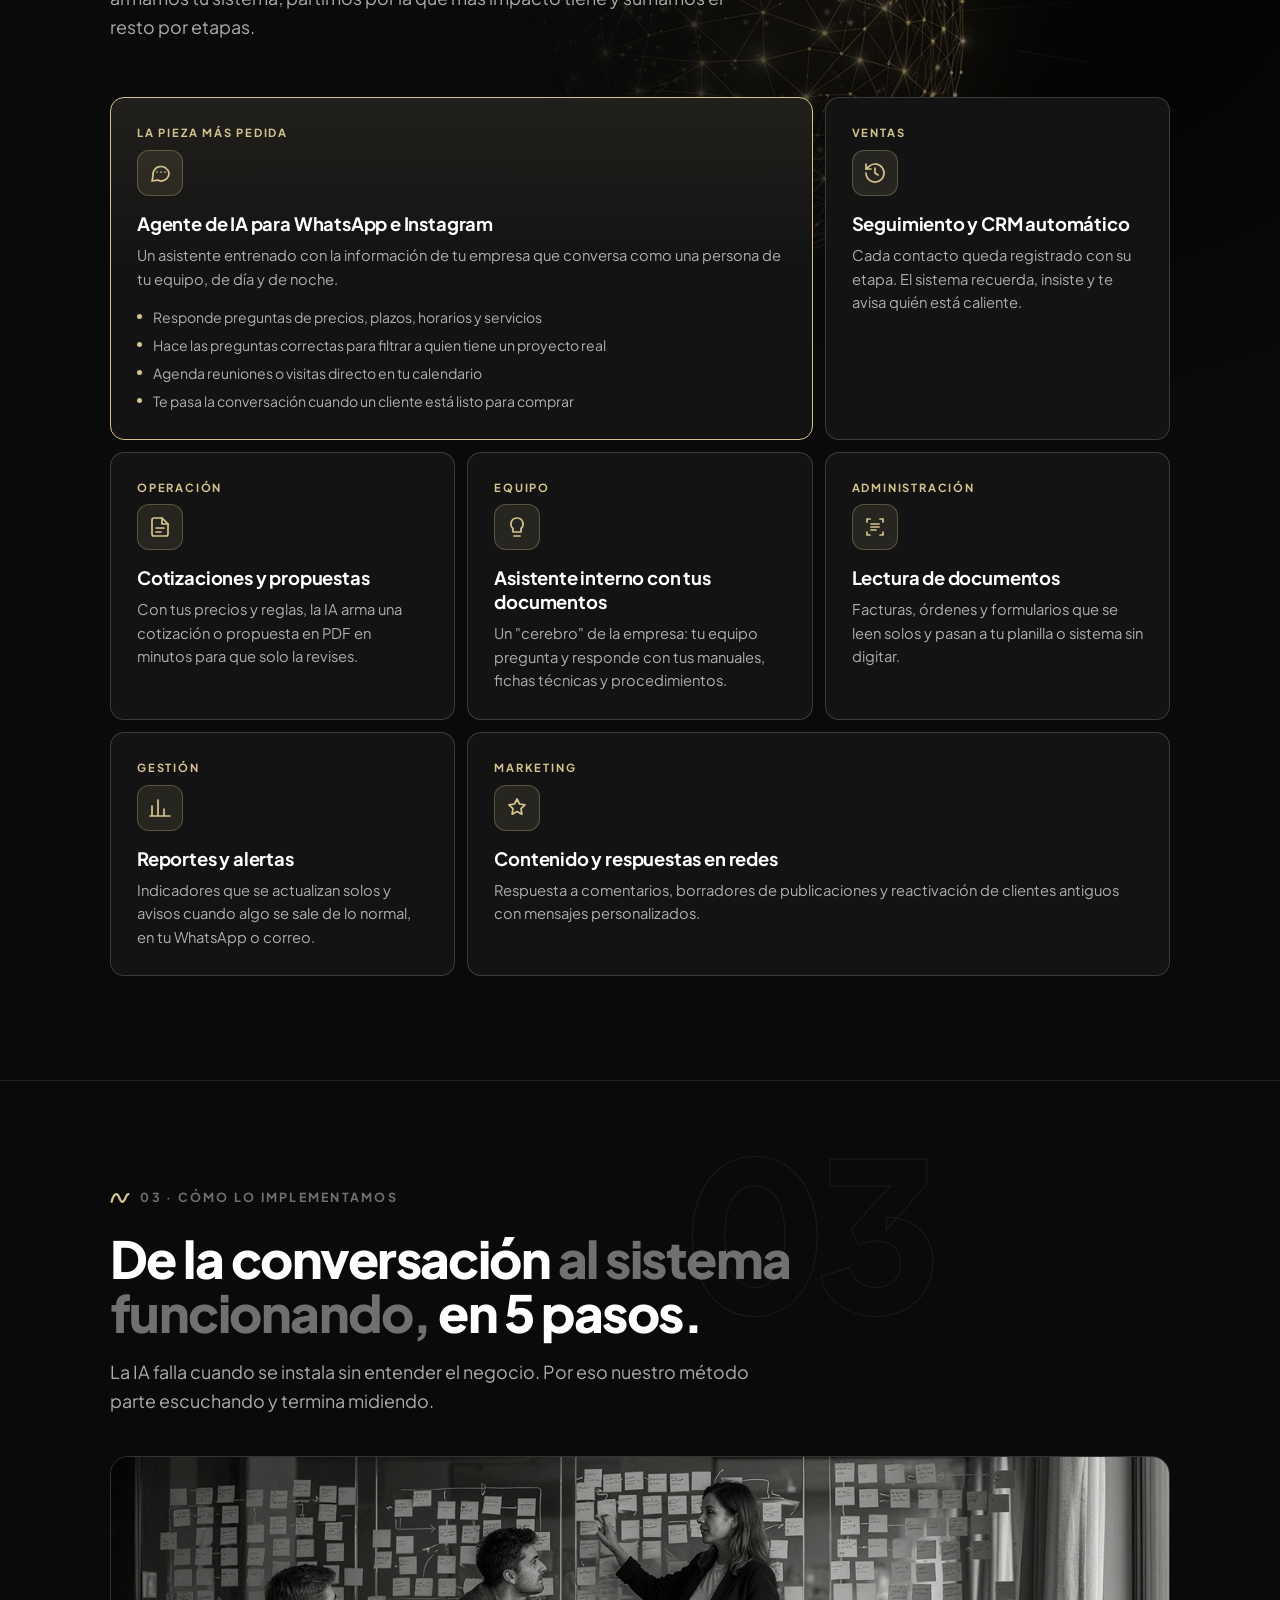
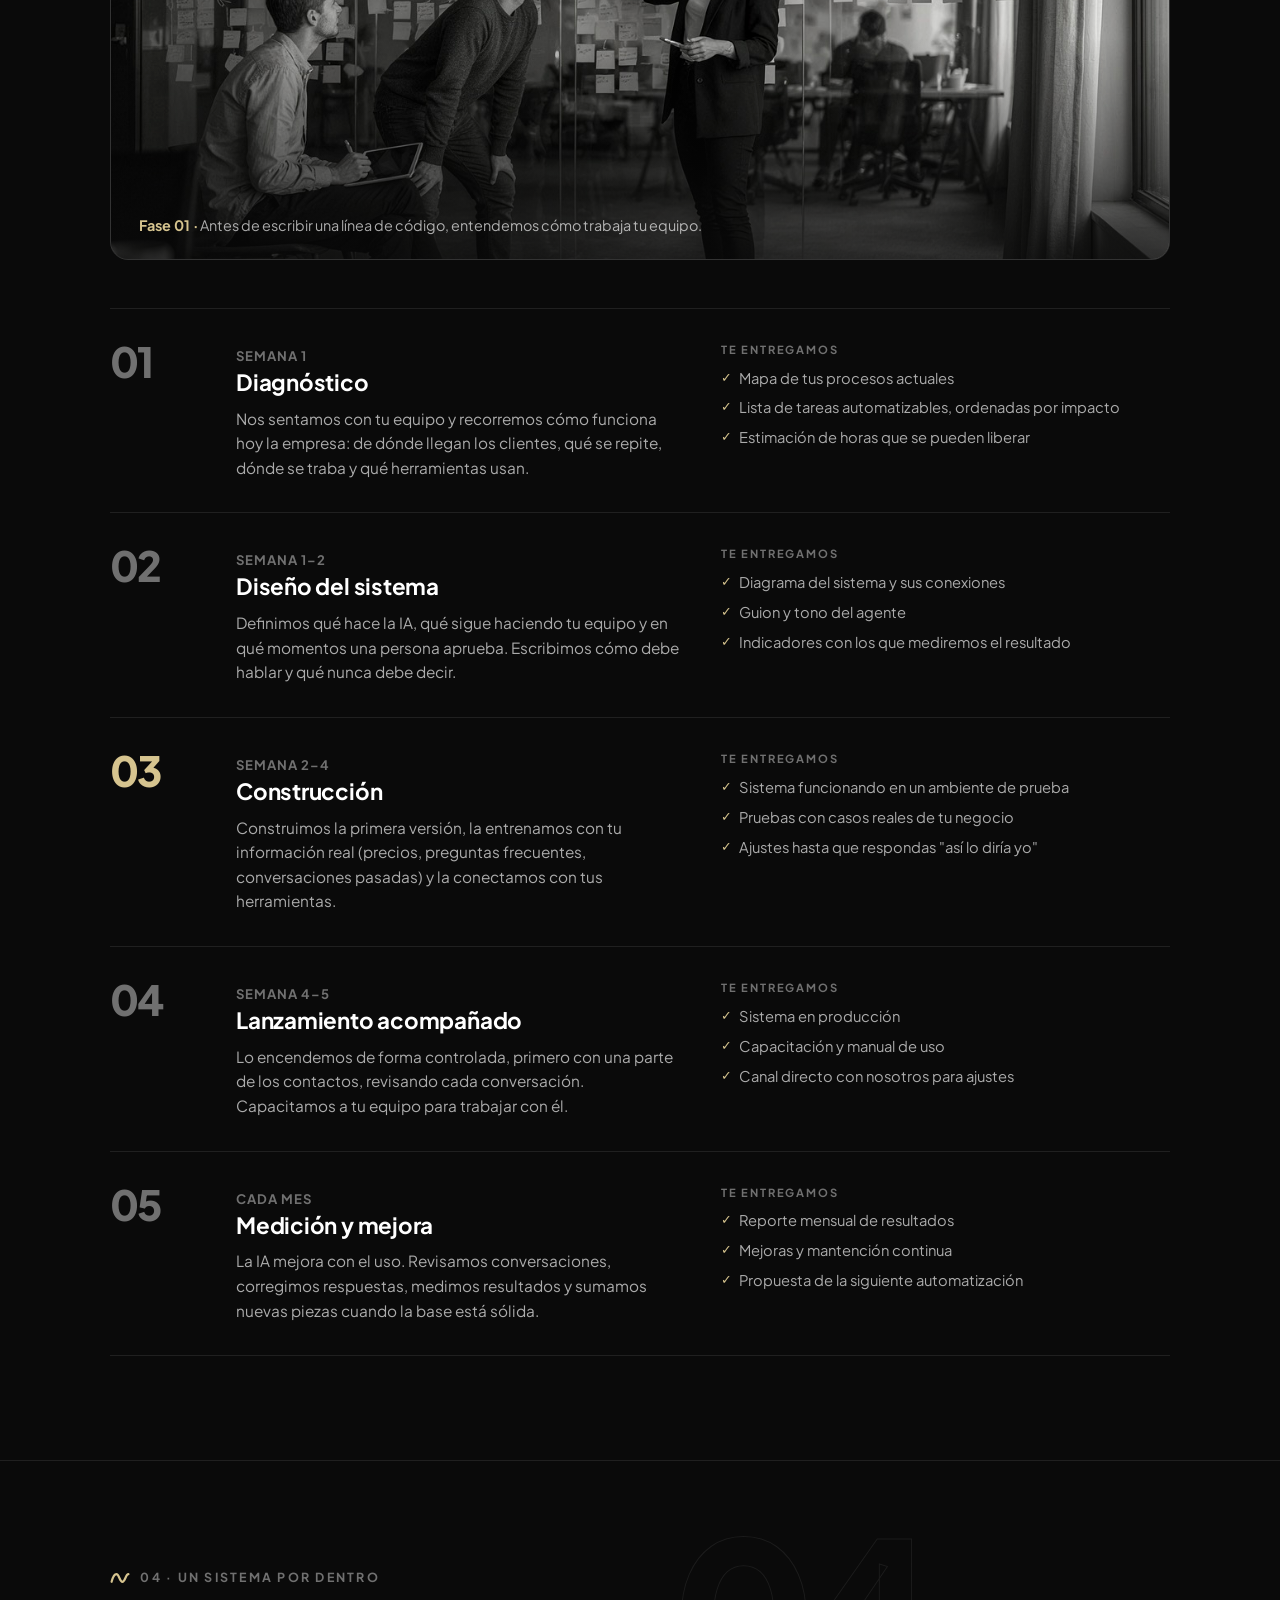
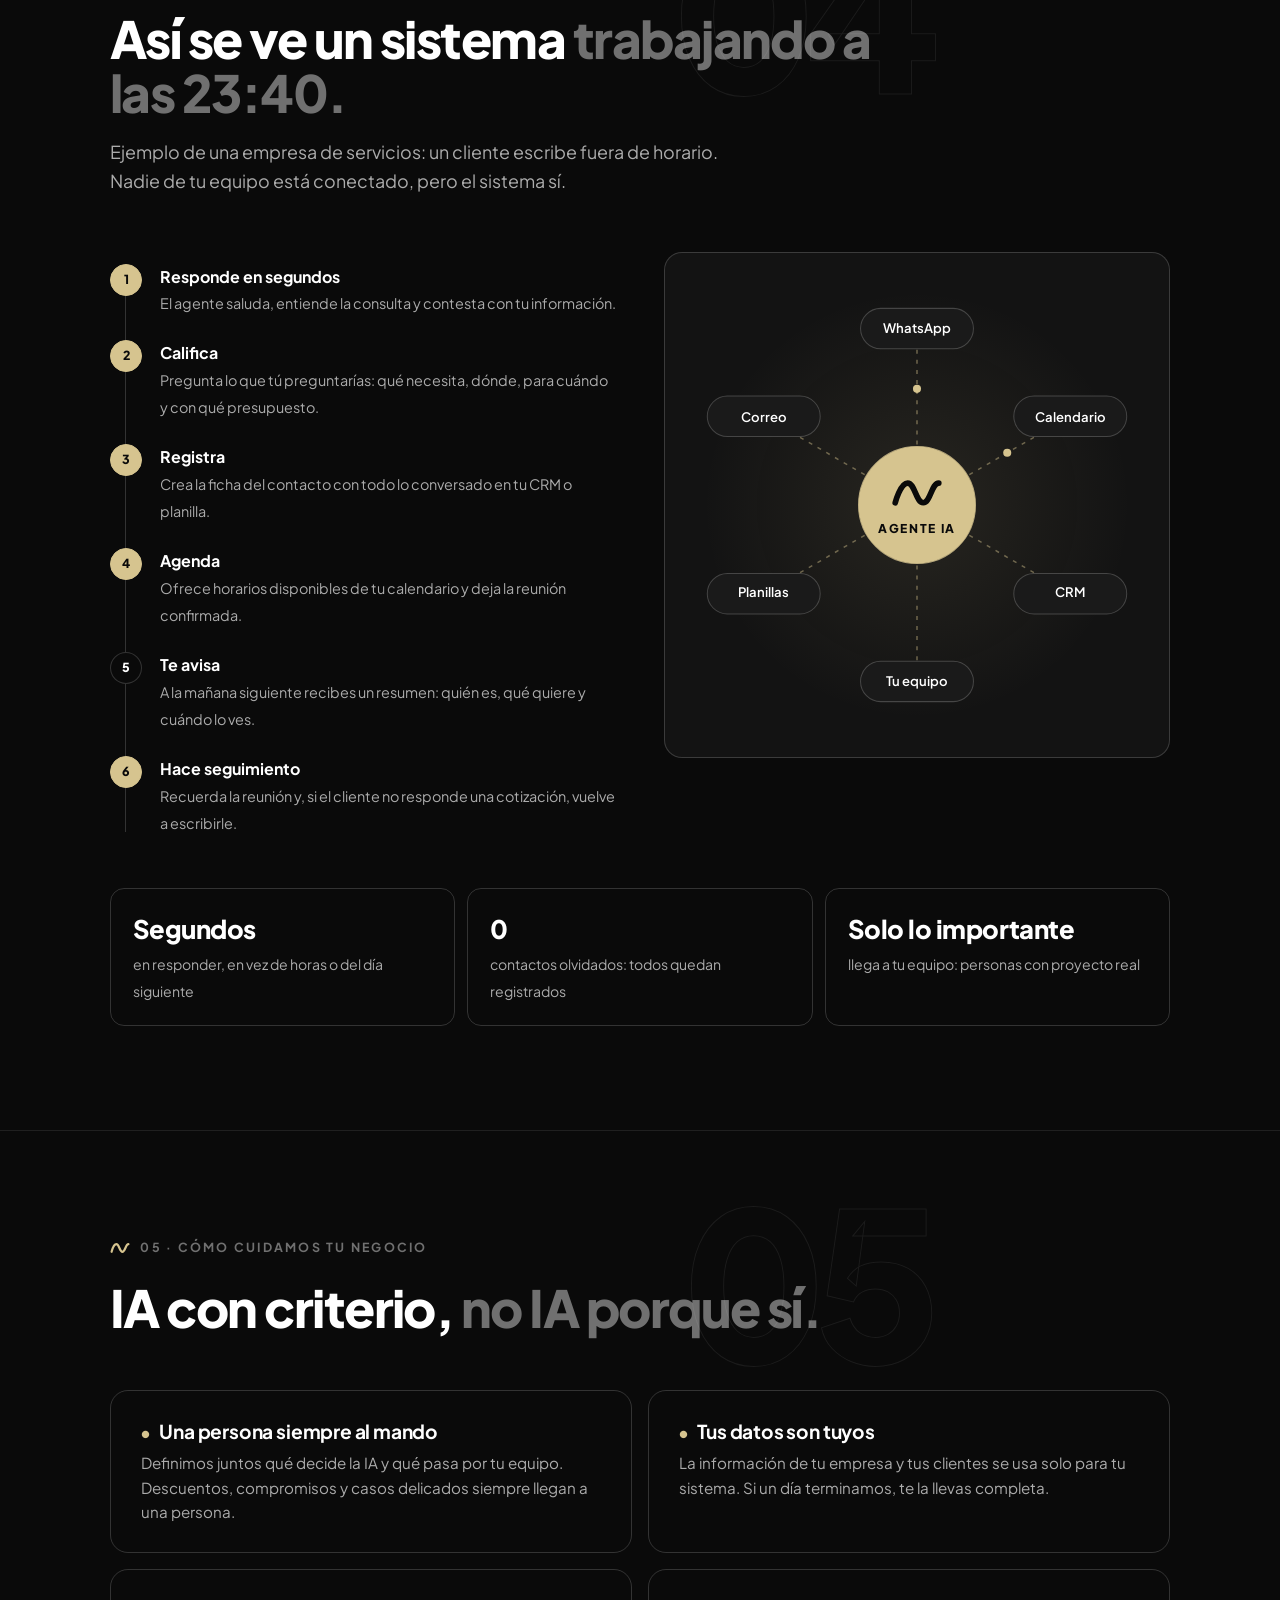
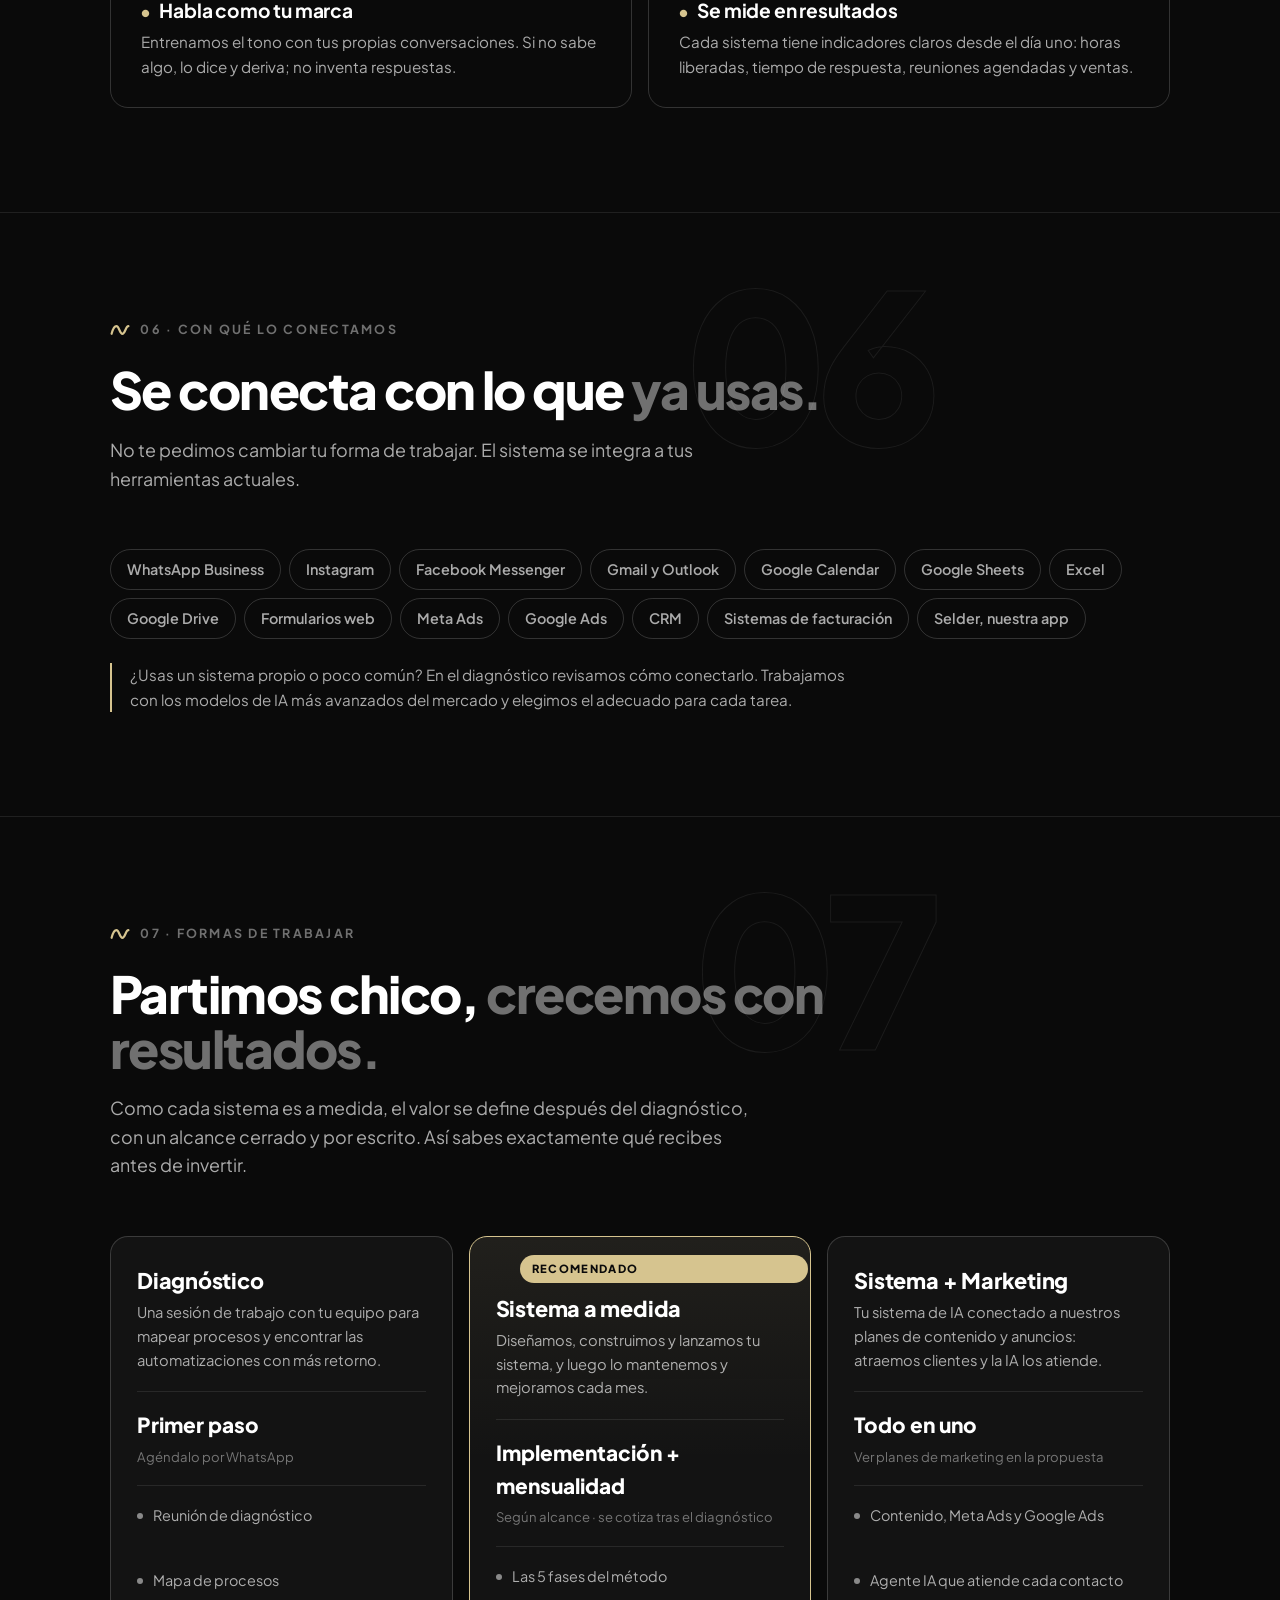
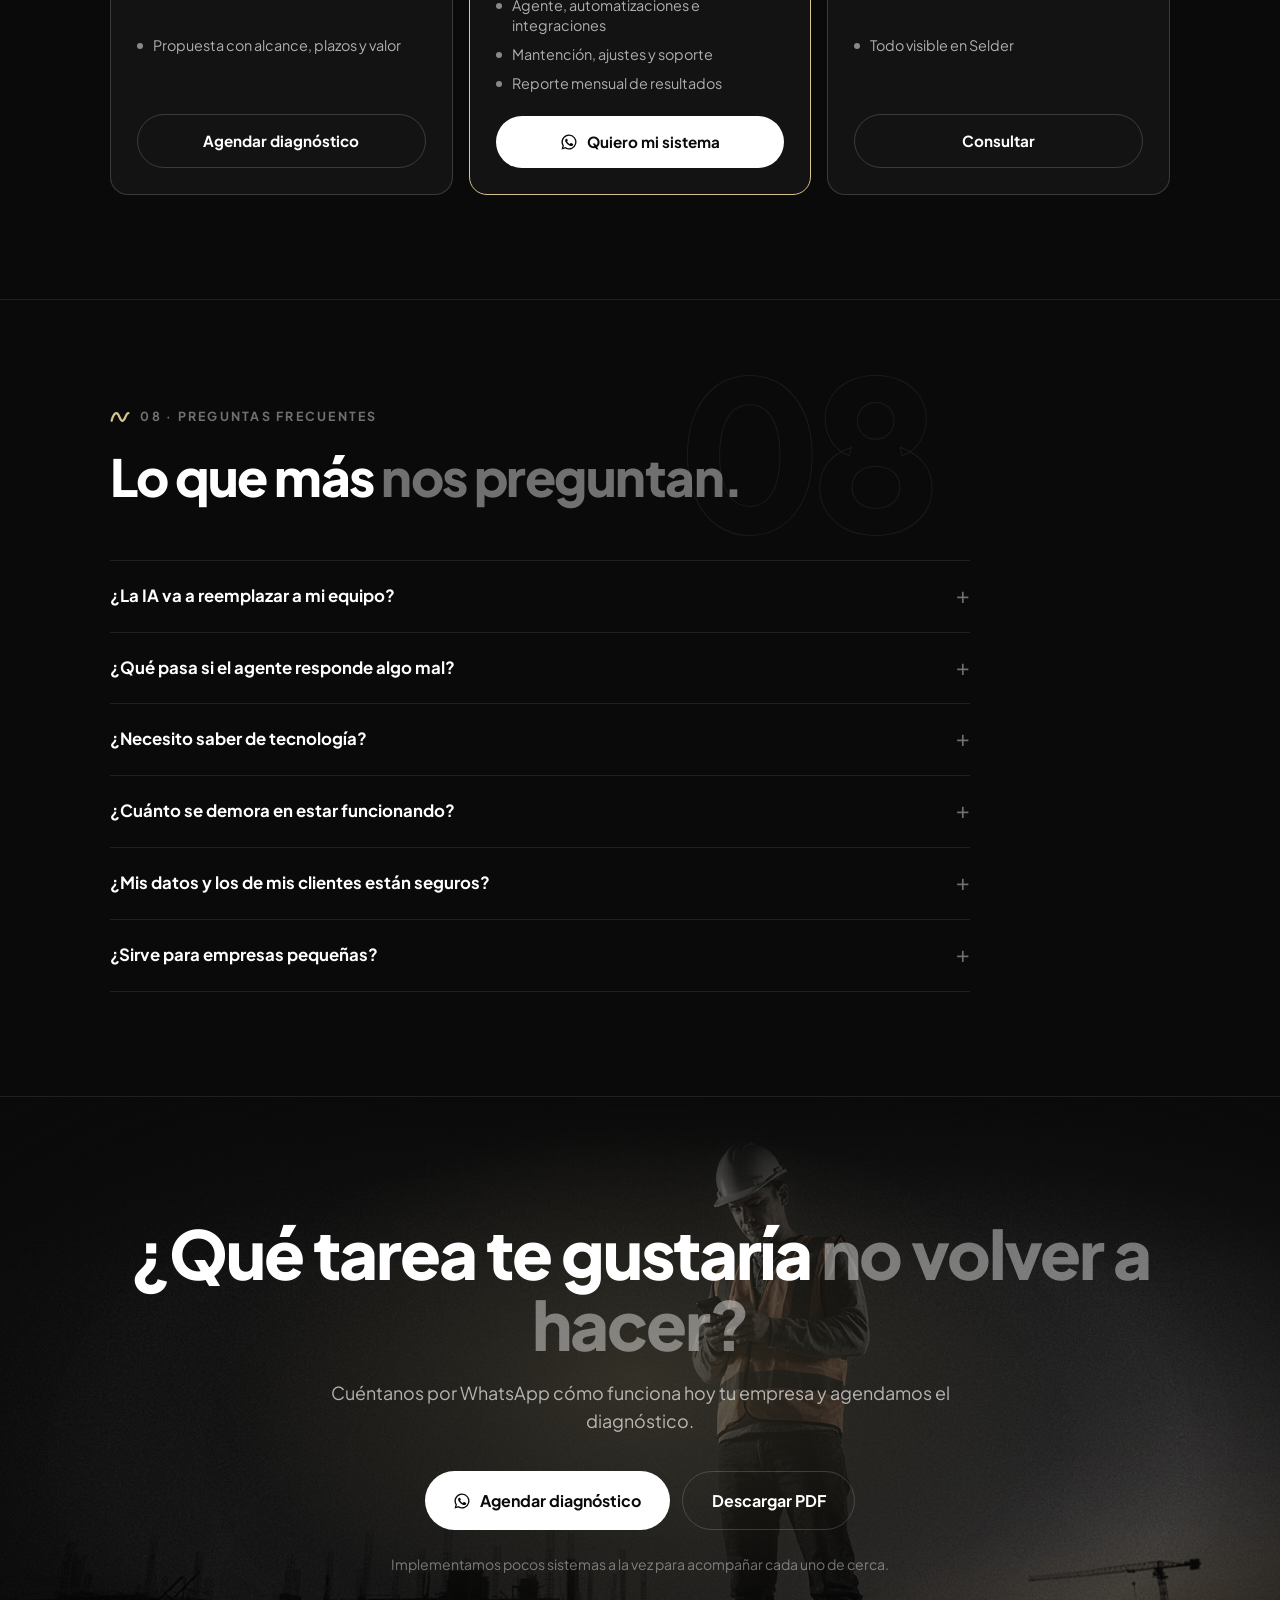
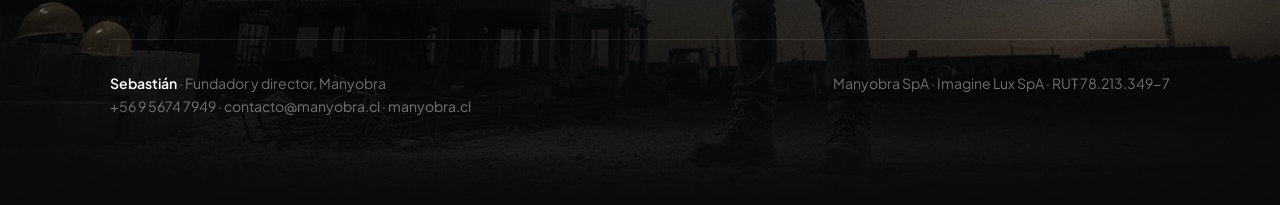
==== commit 414a9ec7: "Agencia IA: fotografias generadas con IA - Banda cinematografica '23:40' con parallax antes de la se" ====
--- a/agencia-ia/index.html
+++ b/agencia-ia/index.html
@@ -300,6 +300,33 @@
     .cinta-pista span::after { content: '✦'; color: var(--gold); font-size: .8rem; }
     @keyframes cinta { to { transform: translateX(-50%); } }
 
+
+    /* Fotografias */
+    .banda-foto { position: relative; height: min(78vh, 680px); min-height: 440px; overflow: hidden; display: flex; align-items: flex-end; border-top: 1px solid var(--line); }
+    .banda-foto img { position: absolute; inset: 0; width: 100%; height: 100%; object-fit: cover; object-position: 60% 40%; transform: scale(1.08); will-change: transform; }
+    .banda-foto::after { content: ''; position: absolute; inset: 0; background: linear-gradient(90deg, rgba(10,10,10,.92) 0%, rgba(10,10,10,.55) 45%, rgba(10,10,10,.1) 75%), linear-gradient(0deg, var(--ink) 0%, transparent 35%), linear-gradient(180deg, var(--ink) 0%, transparent 20%); }
+    .banda-foto .wrap { position: relative; z-index: 1; width: 100%; padding-bottom: 80px; }
+    .banda-foto .hora { font-size: clamp(4rem, 11vw, 9rem); font-weight: 800; letter-spacing: -.05em; line-height: .9; color: var(--gold); text-shadow: 0 0 60px rgba(214,196,143,.35); }
+    .banda-foto p { font-size: clamp(1.5rem, 3.2vw, 2.4rem); font-weight: 800; letter-spacing: -.02em; line-height: 1.15; max-width: 620px; margin-top: .8rem; }
+    .banda-foto p span { color: var(--dim); }
+    #construimos::before { content: ''; position: absolute; z-index: -1; top: 0; right: -10%; width: 70%; height: 720px; background: url(/assets/agencia-ia/nucleo.jpg) center / cover no-repeat; opacity: .55; -webkit-mask: radial-gradient(ellipse at 60% 40%, #000 20%, transparent 70%); mask: radial-gradient(ellipse at 60% 40%, #000 20%, transparent 70%); pointer-events: none; }
+    .foto-metodo { position: relative; margin: -16px 0 48px; border-radius: var(--radius); overflow: hidden; border: 1px solid var(--line-2); aspect-ratio: 21 / 8; }
+    .foto-metodo img { width: 100%; height: 100%; object-fit: cover; object-position: center 35%; display: block; filter: contrast(1.05); }
+    .foto-metodo::after { content: ''; position: absolute; inset: 0; background: linear-gradient(0deg, rgba(10,10,10,.75), transparent 55%); }
+    .foto-metodo figcaption { position: absolute; z-index: 1; left: 28px; bottom: 22px; font-size: .9rem; color: var(--muted); }
+    .foto-metodo figcaption b { color: var(--gold); }
+    .cierre .fondo { position: absolute; inset: 0; z-index: -2; }
+    .cierre .fondo img { width: 100%; height: 100%; object-fit: cover; object-position: center 30%; filter: saturate(.6); opacity: .85; }
+    .cierre .fondo::after { content: ''; position: absolute; inset: 0; background: radial-gradient(ellipse at center, rgba(10,10,10,.6) 20%, rgba(10,10,10,.25) 60%, var(--ink) 100%), linear-gradient(180deg, var(--ink), transparent 25%, transparent 75%, var(--ink)); }
+    @media (max-width: 820px) {
+      .banda-foto { height: 560px; min-height: 0; }
+      .banda-foto img { object-position: 72% center; }
+      .banda-foto::after { background: linear-gradient(0deg, rgba(10,10,10,.97) 15%, rgba(10,10,10,.35) 65%, rgba(10,10,10,.2)), linear-gradient(180deg, var(--ink) 0%, transparent 20%); }
+      .banda-foto .wrap { padding-bottom: 48px; }
+      .foto-metodo { aspect-ratio: 4 / 3; }
+      #construimos::before { width: 120%; right: -40%; height: 520px; opacity: .4; }
+    }
+
     /* Numero gigante de fondo en cada seccion */
     .head { position: relative; }
     .head[data-n]::after { content: attr(data-n); position: absolute; right: -40px; top: -60px; font-size: 13rem; font-weight: 800; line-height: 1; letter-spacing: -.06em; color: transparent; -webkit-text-stroke: 1px rgba(255,255,255,.07); pointer-events: none; z-index: -1; }
@@ -371,7 +398,7 @@
       .servicio, .fase, .principio, .modelo, .dolor, .paso, .faq details { break-inside: avoid; page-break-inside: avoid; }
       .faq summary::after { display: none; }
       .cierre { padding: 30px 0 0; }
-      #red, .telefono-col, .cinta, .hero::before, .cierre::before, .head[data-n]::after { display: none !important; }
+      #red, .telefono-col, .cinta, .banda-foto, .cierre .fondo, #construimos::before, .hero::before, .cierre::before, .head[data-n]::after { display: none !important; }
       .brillo { color: #111; background: none; }
     }
   </style>
@@ -431,6 +458,14 @@
 
 <div class="cinta" aria-hidden="true"><div class="cinta-pista"><span>WhatsApp Business</span><span>Instagram</span><span>Google Calendar</span><span>Gmail</span><span>Google Sheets</span><span>Excel</span><span>Meta Ads</span><span>Google Ads</span><span>CRM</span><span>Facturación</span><span>Google Drive</span><span>Selder</span><span>WhatsApp Business</span><span>Instagram</span><span>Google Calendar</span><span>Gmail</span><span>Google Sheets</span><span>Excel</span><span>Meta Ads</span><span>Google Ads</span><span>CRM</span><span>Facturación</span><span>Google Drive</span><span>Selder</span></div></div>
 
+<div class="banda-foto" aria-label="Un cliente escribe a las 23:40">
+  <img src="/assets/agencia-ia/noche.jpg" alt="Dueño de una empresa revisando WhatsApp de noche en su oficina" width="1280" height="720" loading="lazy" data-parallax />
+  <div class="wrap rv">
+    <div class="hora">23:40</div>
+    <p>Un cliente te escribe. <span>Tu equipo duerme.</span> ¿Quién le responde?</p>
+  </div>
+</div>
+
 <!-- 01 TAREAS -->
 <section id="tareas">
   <div class="wrap">
@@ -512,6 +547,7 @@
       <h2>De la conversación <span class="dim">al sistema funcionando,</span> en 5 pasos.</h2>
       <p class="lead">La IA falla cuando se instala sin entender el negocio. Por eso nuestro método parte escuchando y termina midiendo.</p>
     </div>
+    <figure class="foto-metodo rv"><img src="/assets/agencia-ia/equipo.jpg" alt="Equipo mapeando procesos en una pared de vidrio" width="1280" height="720" loading="lazy" /><figcaption><b>Fase 01 ·</b> Antes de escribir una línea de código, entendemos cómo trabaja tu equipo.</figcaption></figure>
     <ol class="fases rv">
       <li class="fase">
         <span class="n">01</span>
@@ -664,6 +700,7 @@
 
 <!-- CIERRE -->
 <section class="cierre">
+  <div class="fondo" aria-hidden="true"><img src="/assets/agencia-ia/obra.jpg" alt="" width="1280" height="720" loading="lazy" /></div>
   <div class="wrap">
     <div class="rv">
       <h2>¿Qué tarea te gustaría <span class="dim">no volver a hacer?</span></h2>
@@ -787,6 +824,22 @@
     setTimeout(siguiente, 700);
   })();
 
+  // Parallax suave en la foto grande.
+  (function () {
+    var img = document.querySelector('[data-parallax]');
+    if (!img || quieto) return;
+    var banda = img.parentNode, pend = false;
+    function mover() {
+      pend = false;
+      var r = banda.getBoundingClientRect();
+      if (r.bottom < 0 || r.top > innerHeight) return;
+      var t = (r.top + r.height / 2 - innerHeight / 2) / innerHeight;
+      img.style.transform = 'scale(1.08) translateY(' + (t * -40).toFixed(1) + 'px)';
+    }
+    addEventListener('scroll', function () { if (!pend) { pend = true; requestAnimationFrame(mover); } }, { passive: true });
+    mover();
+  })();
+
   // Aparicion suave al hacer scroll.
   var rv = document.querySelectorAll('.rv');
   if ('IntersectionObserver' in window) {
